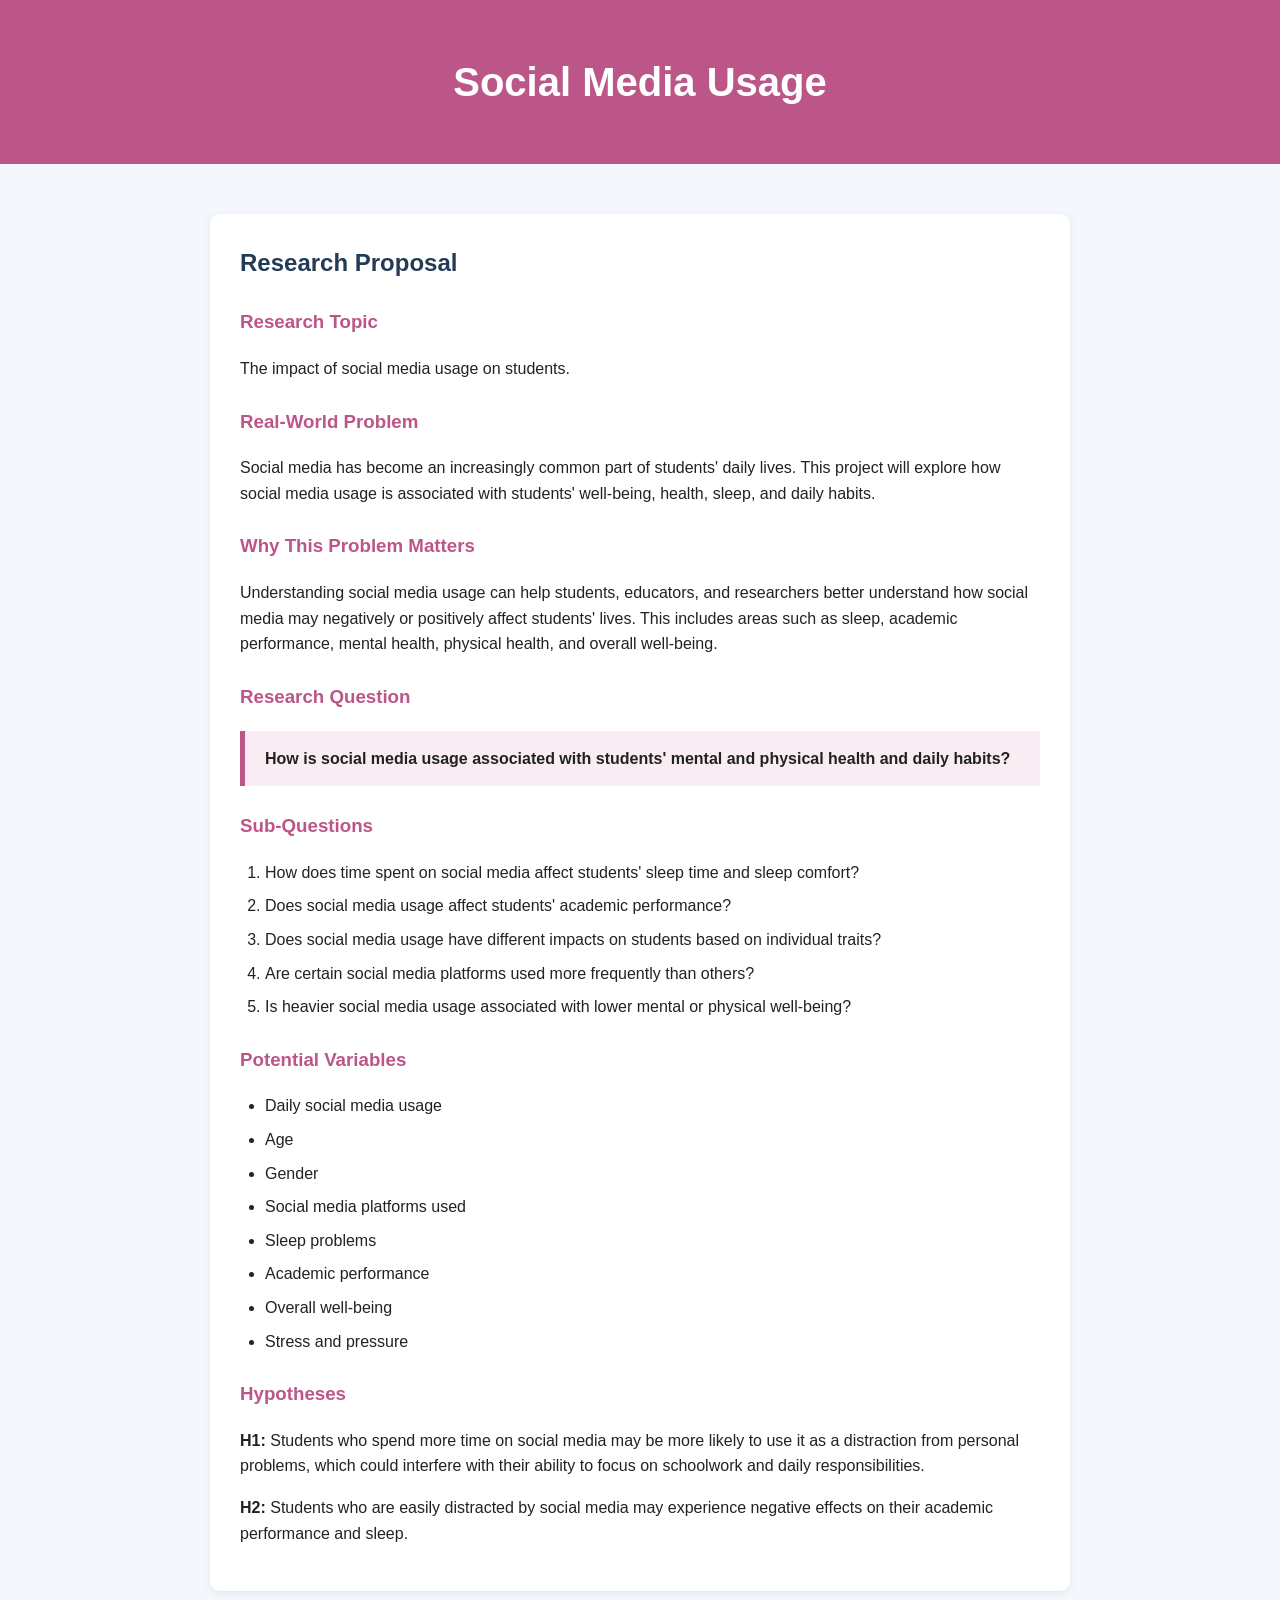
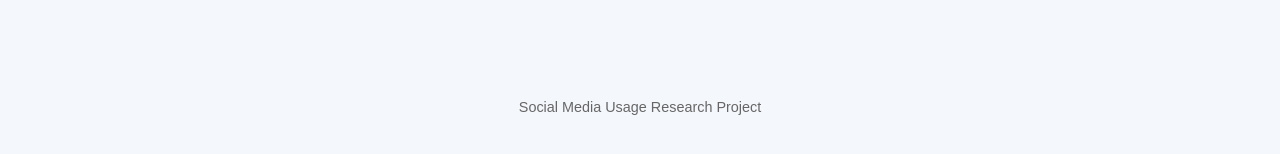
==== index.html @ 8d028ee3 "Initial social media research project" ====
<style>
    * {
        box-sizing: border-box;
    }

    body {
        font-family: Arial, sans-serif;
        background-color: #f4f7fb;
        color: #222;
        margin: 0;
        line-height: 1.6;
    }

    header {
        background-color: #bc5689;
        color: white;
        text-align: center;
        padding: 50px 20px;
    }

    header h1 {
        margin: 0;
        font-size: 2.5rem;
    }

    header p {
        margin-top: 10px;
        font-size: 1.1rem;
    }

    main {
        max-width: 900px;
        margin: 30px auto;
        padding: 20px;
    }

    section {
        background-color: white;
        padding: 30px;
        margin-bottom: 20px;
        border-radius: 10px;
        box-shadow: 0 2px 8px rgba(0, 0, 0, 0.08);
    }

    h2 {
        color: #243b55;
        margin-top: 0;
    }

    h3 {
        color: #bc5689;
        margin-top: 25px;
    }

    p {
        margin-bottom: 15px;
    }

    ol,
    ul {
        padding-left: 25px;
    }

    li {
        margin-bottom: 8px;
    }

    .research-question {
        background-color: #f9edf3;
        border-left: 5px solid #bc5689;
        padding: 15px 20px;
        margin-top: 10px;
    }

    footer {
        text-align: center;
        padding: 20px;
        color: #666;
        font-size: 0.9rem;
    }

    @media (max-width: 600px) {
        header h1 {
            font-size: 2rem;
        }

        main {
            padding: 10px;
        }

        section {
            padding: 20px;
        }
    }
</style>
</head><body>
    <header>
    <h1>Social Media Usage</h1>
    
</header>

<main>

    <section>
        <h2>Research Proposal</h2>

        <h3>Research Topic</h3>
        <p>
            The impact of social media usage on students.
        </p>

        <h3>Real-World Problem</h3>
        <p>
            Social media has become an increasingly common part of students' daily lives.
            This project will explore how social media usage is associated with students'
            well-being, health, sleep, and daily habits.
        </p>

        <h3>Why This Problem Matters</h3>
        <p>
            Understanding social media usage can help students, educators, and researchers
            better understand how social media may negatively or positively affect students'
            lives. This includes areas such as sleep, academic performance, mental health,
            physical health, and overall well-being.
        </p>

        <h3>Research Question</h3>

        <div class="research-question">
            <strong>
                How is social media usage associated with students' mental and physical
                health and daily habits?
            </strong>
        </div>

        <h3>Sub-Questions</h3>

        <ol>
            <li>How does time spent on social media affect students' sleep time and sleep comfort?</li>
            <li>Does social media usage affect students' academic performance?</li>
            <li>Does social media usage have different impacts on students based on individual traits?</li>
            <li>Are certain social media platforms used more frequently than others?</li>
            <li>Is heavier social media usage associated with lower mental or physical well-being?</li>
        </ol>

        <h3>Potential Variables</h3>

        <ul>
            <li>Daily social media usage</li>
            <li>Age</li>
            <li>Gender</li>
            <li>Social media platforms used</li>
            <li>Sleep problems</li>
            <li>Academic performance</li>
            <li>Overall well-being</li>
            <li>Stress and pressure</li>
        </ul>

        <h3>Hypotheses</h3>

        <p>
            <strong>H1:</strong> Students who spend more time on social media may be more
            likely to use it as a distraction from personal problems, which could interfere
            with their ability to focus on schoolwork and daily responsibilities.
        </p>

        <p>
            <strong>H2:</strong> Students who are easily distracted by social media may
            experience negative effects on their academic performance and sleep.
        </p>

    </section>

</main>

<footer>
    <p>Social Media Usage Research Project</p>
</footer>

</body> </html>
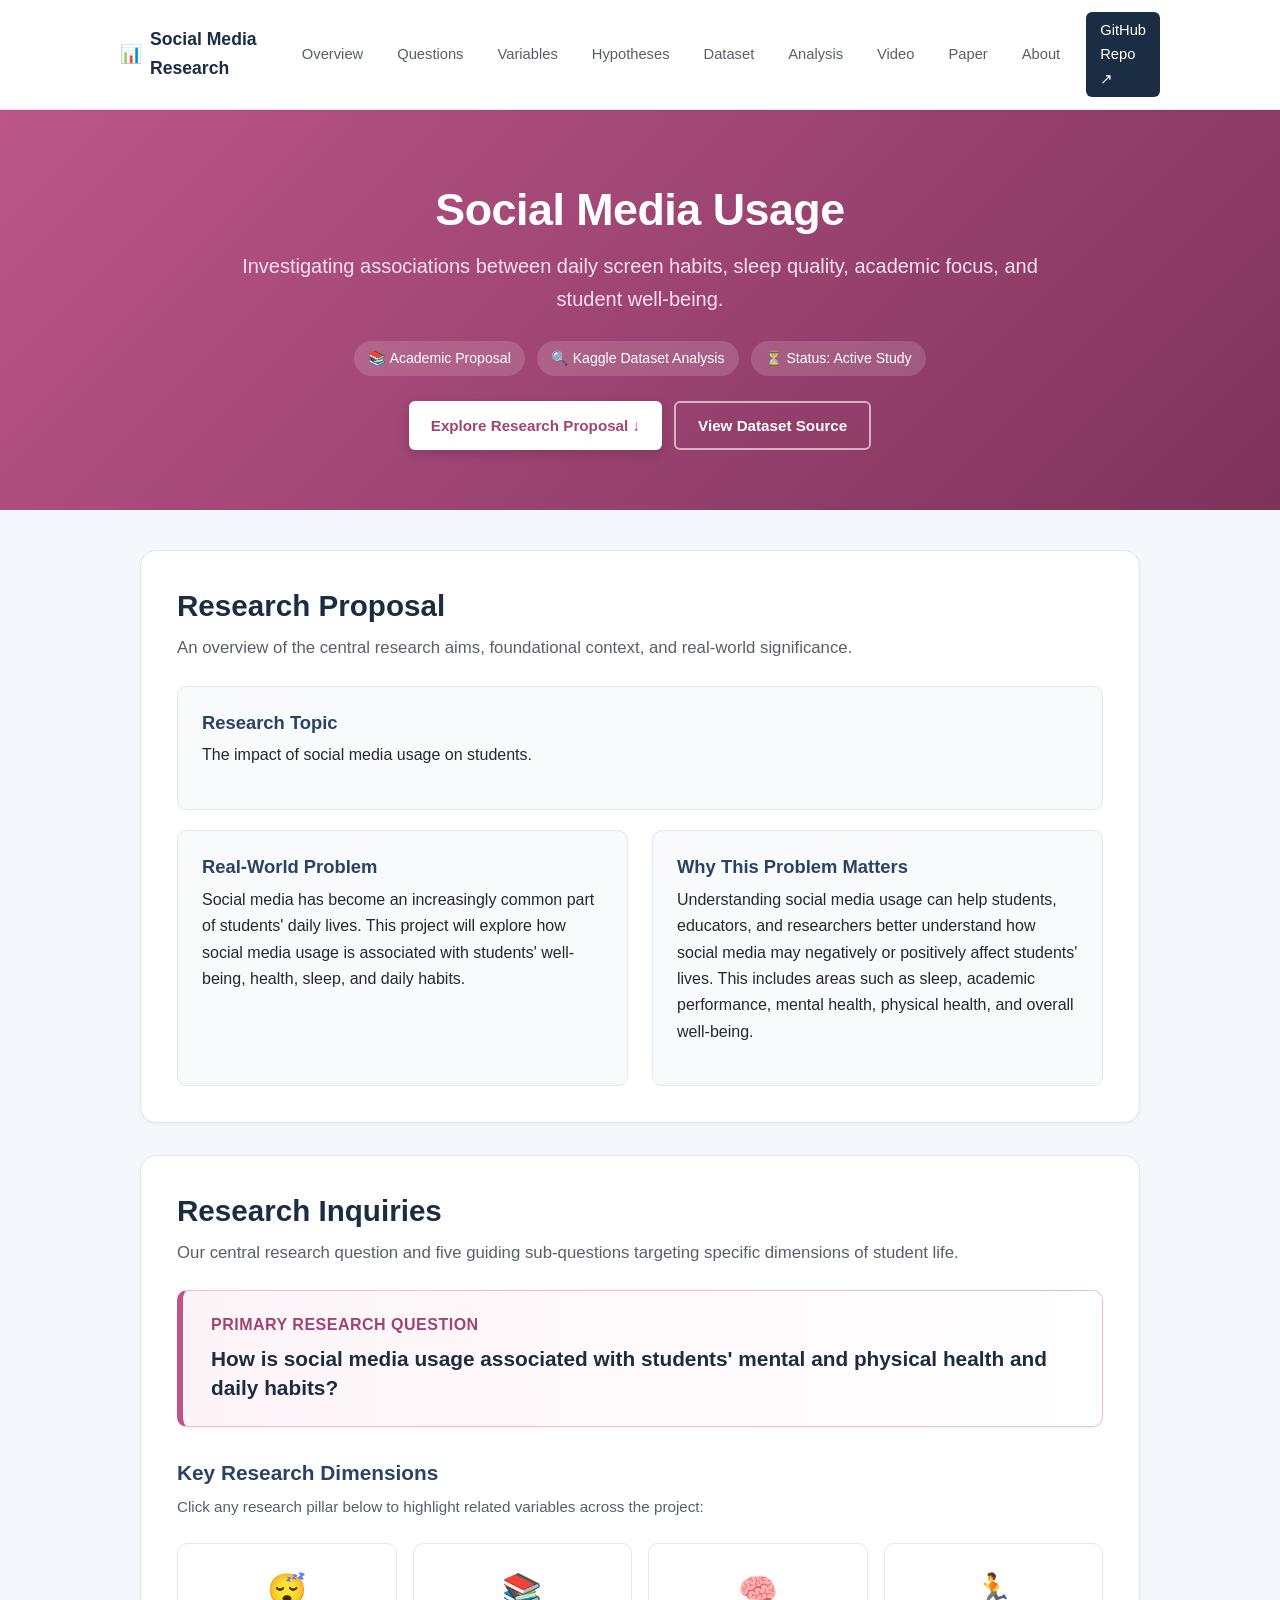
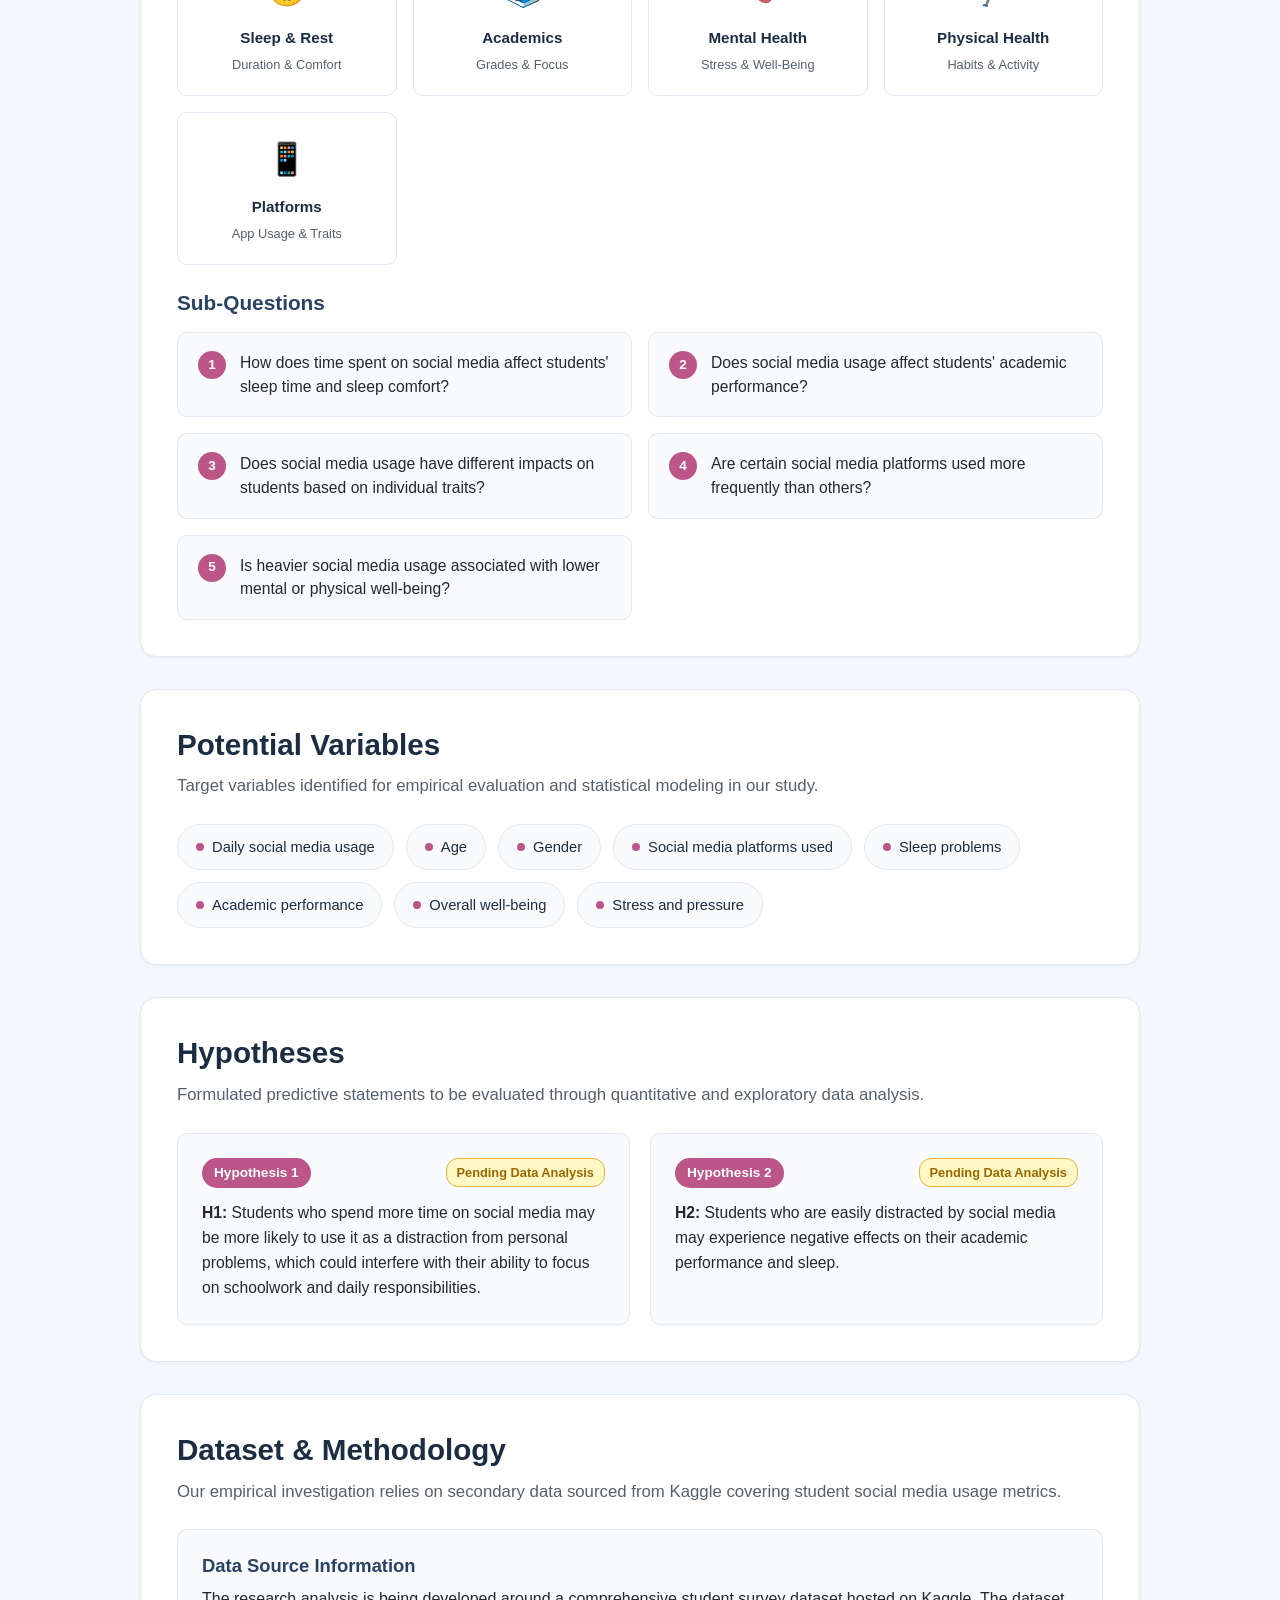
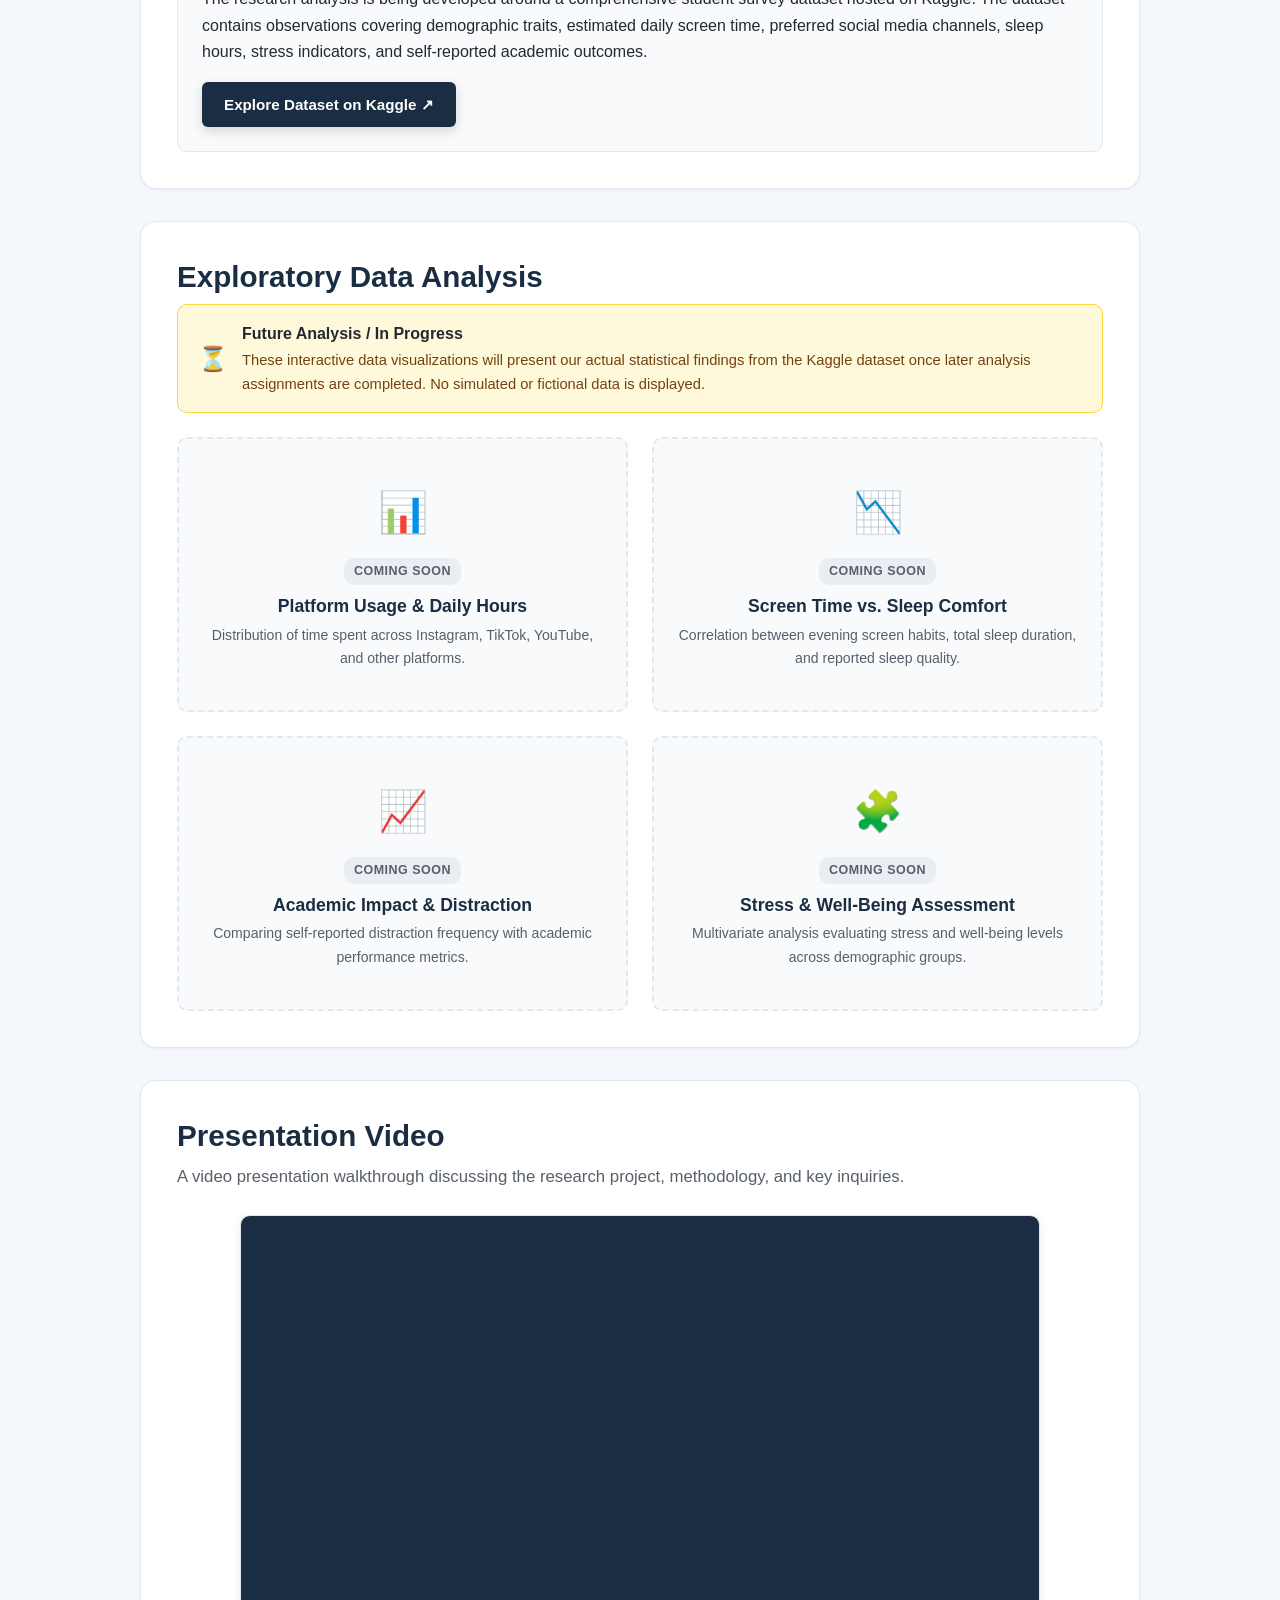
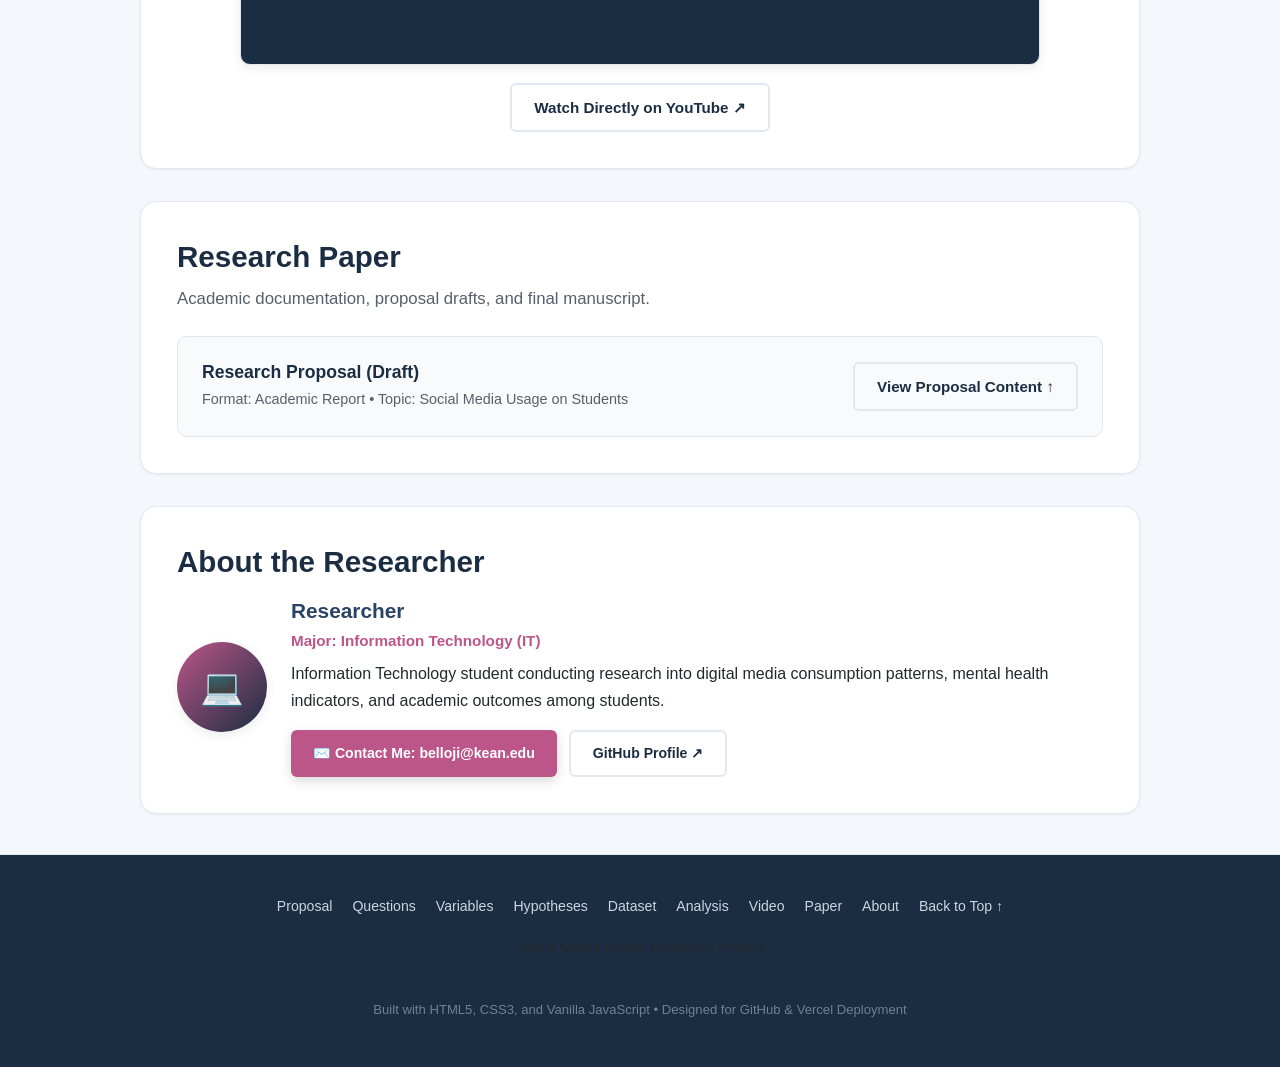
==== commit 39809aa8: "Update research website design" ====
--- a/index.html
+++ b/index.html
@@ -1,182 +1,445 @@
-<style>
-    * {
-        box-sizing: border-box;
-    }
-
-    body {
-        font-family: Arial, sans-serif;
-        background-color: #f4f7fb;
-        color: #222;
-        margin: 0;
-        line-height: 1.6;
-    }
-
-    header {
-        background-color: #bc5689;
-        color: white;
-        text-align: center;
-        padding: 50px 20px;
-    }
-
-    header h1 {
-        margin: 0;
-        font-size: 2.5rem;
-    }
-
-    header p {
-        margin-top: 10px;
-        font-size: 1.1rem;
-    }
-
-    main {
-        max-width: 900px;
-        margin: 30px auto;
-        padding: 20px;
-    }
-
-    section {
-        background-color: white;
-        padding: 30px;
-        margin-bottom: 20px;
-        border-radius: 10px;
-        box-shadow: 0 2px 8px rgba(0, 0, 0, 0.08);
-    }
-
-    h2 {
-        color: #243b55;
-        margin-top: 0;
-    }
-
-    h3 {
-        color: #bc5689;
-        margin-top: 25px;
-    }
-
-    p {
-        margin-bottom: 15px;
-    }
-
-    ol,
-    ul {
-        padding-left: 25px;
-    }
-
-    li {
-        margin-bottom: 8px;
-    }
-
-    .research-question {
-        background-color: #f9edf3;
-        border-left: 5px solid #bc5689;
-        padding: 15px 20px;
-        margin-top: 10px;
-    }
-
-    footer {
-        text-align: center;
-        padding: 20px;
-        color: #666;
-        font-size: 0.9rem;
-    }
-
-    @media (max-width: 600px) {
-        header h1 {
-            font-size: 2rem;
-        }
-
-        main {
-            padding: 10px;
-        }
-
-        section {
-            padding: 20px;
-        }
-    }
-</style>
-</head><body>
+<!DOCTYPE html>
+<html lang="en">
+<head>
+    <meta charset="UTF-8">
+    <meta name="viewport" content="width=device-width, initial-scale=1.0">
+    <title>Social Media Usage | Academic Research Project</title>
+    <meta name="description" content="A research project investigating how social media usage associates with students' mental health, physical health, sleep, academic performance, and daily habits.">
+    
+    <!-- Modular External Stylesheet -->
+    <link rel="stylesheet" href="css/style.css">
+</head>
+<body>
+
+    <!-- ====================================================================
+         1. STICKY TOP NAVIGATION BAR
+         ==================================================================== -->
     <header>
-    <h1>Social Media Usage</h1>
-    
-</header>
-
-<main>
-
-    <section>
-        <h2>Research Proposal</h2>
-
-        <h3>Research Topic</h3>
-        <p>
-            The impact of social media usage on students.
-        </p>
-
-        <h3>Real-World Problem</h3>
-        <p>
-            Social media has become an increasingly common part of students' daily lives.
-            This project will explore how social media usage is associated with students'
-            well-being, health, sleep, and daily habits.
-        </p>
-
-        <h3>Why This Problem Matters</h3>
-        <p>
-            Understanding social media usage can help students, educators, and researchers
-            better understand how social media may negatively or positively affect students'
-            lives. This includes areas such as sleep, academic performance, mental health,
-            physical health, and overall well-being.
-        </p>
-
-        <h3>Research Question</h3>
-
-        <div class="research-question">
-            <strong>
-                How is social media usage associated with students' mental and physical
-                health and daily habits?
-            </strong>
+        <nav class="navbar" aria-label="Main Navigation">
+            <div class="nav-container">
+                <a href="#home" class="nav-brand">
+                    <span>📊</span> Social Media Research
+                </a>
+
+                <button class="menu-toggle" aria-label="Toggle navigation menu" aria-expanded="false">
+                    ☰
+                </button>
+
+                <ul class="nav-links">
+                    <li><a href="#overview" class="active">Overview</a></li>
+                    <li><a href="#questions">Questions</a></li>
+                    <li><a href="#variables">Variables</a></li>
+                    <li><a href="#hypotheses">Hypotheses</a></li>
+                    <li><a href="#dataset">Dataset</a></li>
+                    <li><a href="#analysis">Analysis</a></li>
+                    <li><a href="#video">Video</a></li>
+                    <li><a href="#paper">Paper</a></li>
+                    <li><a href="#about">About</a></li>
+                    <li>
+                        <a href="https://github.com/jime00/social-media-research" target="_blank" rel="noopener noreferrer" class="nav-cta">
+                            GitHub Repo ↗
+                        </a>
+                    </li>
+                </ul>
+            </div>
+        </nav>
+    </header>
+
+    <!-- ====================================================================
+         2. HERO / TITLE SECTION
+         ==================================================================== -->
+    <section class="hero" id="home">
+        <div class="hero-content">
+            <h1>Social Media Usage</h1>
+            <p class="hero-subtitle">
+                Investigating associations between daily screen habits, sleep quality, academic focus, and student well-being.
+            </p>
+
+            <div class="hero-badges">
+                <span class="badge">📚 Academic Proposal</span>
+                <span class="badge">🔍 Kaggle Dataset Analysis</span>
+                <span class="badge">⏳ Status: Active Study</span>
+            </div>
+
+            <div class="hero-actions">
+                <a href="#overview" class="btn btn-primary">Explore Research Proposal ↓</a>
+                <a href="#dataset" class="btn btn-outline">View Dataset Source</a>
+            </div>
         </div>
-
-        <h3>Sub-Questions</h3>
-
-        <ol>
-            <li>How does time spent on social media affect students' sleep time and sleep comfort?</li>
-            <li>Does social media usage affect students' academic performance?</li>
-            <li>Does social media usage have different impacts on students based on individual traits?</li>
-            <li>Are certain social media platforms used more frequently than others?</li>
-            <li>Is heavier social media usage associated with lower mental or physical well-being?</li>
-        </ol>
-
-        <h3>Potential Variables</h3>
-
-        <ul>
-            <li>Daily social media usage</li>
-            <li>Age</li>
-            <li>Gender</li>
-            <li>Social media platforms used</li>
-            <li>Sleep problems</li>
-            <li>Academic performance</li>
-            <li>Overall well-being</li>
-            <li>Stress and pressure</li>
-        </ul>
-
-        <h3>Hypotheses</h3>
-
-        <p>
-            <strong>H1:</strong> Students who spend more time on social media may be more
-            likely to use it as a distraction from personal problems, which could interfere
-            with their ability to focus on schoolwork and daily responsibilities.
-        </p>
-
-        <p>
-            <strong>H2:</strong> Students who are easily distracted by social media may
-            experience negative effects on their academic performance and sleep.
-        </p>
-
     </section>
 
-</main>
-
-<footer>
-    <p>Social Media Usage Research Project</p>
-</footer>
-
-</body> </html>
-
-
+    <!-- ====================================================================
+         MAIN CONTENT CONTAINER
+         ==================================================================== -->
+    <main>
+
+        <!-- ================================================================
+             3. RESEARCH PROPOSAL: PROBLEM & SIGNIFICANCE
+             ================================================================ -->
+        <section class="card" id="overview">
+            <h2>Research Proposal</h2>
+            <p class="section-intro">
+                An overview of the central research aims, foundational context, and real-world significance.
+            </p>
+
+            <div class="sub-card" style="margin-bottom: 20px;">
+                <h3>Research Topic</h3>
+                <p>
+                    The impact of social media usage on students.
+                </p>
+            </div>
+
+            <div class="split-grid">
+                <div class="sub-card">
+                    <h3>Real-World Problem</h3>
+                    <p>
+                        Social media has become an increasingly common part of students' daily lives.
+                        This project will explore how social media usage is associated with students'
+                        well-being, health, sleep, and daily habits.
+                    </p>
+                </div>
+
+                <div class="sub-card">
+                    <h3>Why This Problem Matters</h3>
+                    <p>
+                        Understanding social media usage can help students, educators, and researchers
+                        better understand how social media may negatively or positively affect students'
+                        lives. This includes areas such as sleep, academic performance, mental health,
+                        physical health, and overall well-being.
+                    </p>
+                </div>
+            </div>
+        </section>
+
+        <!-- ================================================================
+             4. CORE QUESTION & SUB-QUESTIONS
+             ================================================================ -->
+        <section class="card" id="questions">
+            <h2>Research Inquiries</h2>
+            <p class="section-intro">
+                Our central research question and five guiding sub-questions targeting specific dimensions of student life.
+            </p>
+
+            <!-- Central Research Question Callout -->
+            <div class="research-question-box">
+                <h3>Primary Research Question</h3>
+                <p class="research-question-text">
+                    How is social media usage associated with students' mental and physical
+                    health and daily habits?
+                </p>
+            </div>
+
+            <!-- Interactive Pillar Cards -->
+            <h3>Key Research Dimensions</h3>
+            <p class="section-intro" style="font-size: 0.95rem; margin-bottom: 12px;">
+                Click any research pillar below to highlight related variables across the project:
+            </p>
+            <div class="topic-cards-grid">
+                <div class="topic-card" data-topic="sleep">
+                    <span class="topic-icon">😴</span>
+                    <div class="topic-title">Sleep & Rest</div>
+                    <p>Duration & Comfort</p>
+                </div>
+                <div class="topic-card" data-topic="academics">
+                    <span class="topic-icon">📚</span>
+                    <div class="topic-title">Academics</div>
+                    <p>Grades & Focus</p>
+                </div>
+                <div class="topic-card" data-topic="mental">
+                    <span class="topic-icon">🧠</span>
+                    <div class="topic-title">Mental Health</div>
+                    <p>Stress & Well-Being</p>
+                </div>
+                <div class="topic-card" data-topic="physical">
+                    <span class="topic-icon">🏃</span>
+                    <div class="topic-title">Physical Health</div>
+                    <p>Habits & Activity</p>
+                </div>
+                <div class="topic-card" data-topic="platforms">
+                    <span class="topic-icon">📱</span>
+                    <div class="topic-title">Platforms</div>
+                    <p>App Usage & Traits</p>
+                </div>
+            </div>
+
+            <!-- 5 Sub-Questions -->
+            <h3>Sub-Questions</h3>
+            <ol class="sub-questions-list">
+                <li class="sub-question-item">
+                    <span class="sq-number">1</span>
+                    <p class="sq-text">How does time spent on social media affect students' sleep time and sleep comfort?</p>
+                </li>
+                <li class="sub-question-item">
+                    <span class="sq-number">2</span>
+                    <p class="sq-text">Does social media usage affect students' academic performance?</p>
+                </li>
+                <li class="sub-question-item">
+                    <span class="sq-number">3</span>
+                    <p class="sq-text">Does social media usage have different impacts on students based on individual traits?</p>
+                </li>
+                <li class="sub-question-item">
+                    <span class="sq-number">4</span>
+                    <p class="sq-text">Are certain social media platforms used more frequently than others?</p>
+                </li>
+                <li class="sub-question-item">
+                    <span class="sq-number">5</span>
+                    <p class="sq-text">Is heavier social media usage associated with lower mental or physical well-being?</p>
+                </li>
+            </ol>
+        </section>
+
+        <!-- ================================================================
+             5. POTENTIAL VARIABLES
+             ================================================================ -->
+        <section class="card" id="variables">
+            <h2>Potential Variables</h2>
+            <p class="section-intro">
+                Target variables identified for empirical evaluation and statistical modeling in our study.
+            </p>
+
+            <div class="variables-container">
+                <div class="variable-tag" data-topics="platforms habits">
+                    <span class="variable-dot"></span>
+                    <span>Daily social media usage</span>
+                </div>
+                <div class="variable-tag" data-topics="platforms traits">
+                    <span class="variable-dot"></span>
+                    <span>Age</span>
+                </div>
+                <div class="variable-tag" data-topics="platforms traits">
+                    <span class="variable-dot"></span>
+                    <span>Gender</span>
+                </div>
+                <div class="variable-tag" data-topics="platforms">
+                    <span class="variable-dot"></span>
+                    <span>Social media platforms used</span>
+                </div>
+                <div class="variable-tag" data-topics="sleep physical">
+                    <span class="variable-dot"></span>
+                    <span>Sleep problems</span>
+                </div>
+                <div class="variable-tag" data-topics="academics">
+                    <span class="variable-dot"></span>
+                    <span>Academic performance</span>
+                </div>
+                <div class="variable-tag" data-topics="mental physical">
+                    <span class="variable-dot"></span>
+                    <span>Overall well-being</span>
+                </div>
+                <div class="variable-tag" data-topics="mental">
+                    <span class="variable-dot"></span>
+                    <span>Stress and pressure</span>
+                </div>
+            </div>
+        </section>
+
+        <!-- ================================================================
+             6. HYPOTHESES
+             ================================================================ -->
+        <section class="card" id="hypotheses">
+            <h2>Hypotheses</h2>
+            <p class="section-intro">
+                Formulated predictive statements to be evaluated through quantitative and exploratory data analysis.
+            </p>
+
+            <div class="hypotheses-grid">
+                <div class="hypothesis-card">
+                    <div class="hypothesis-header">
+                        <span class="hypothesis-badge">Hypothesis 1</span>
+                        <span class="hypothesis-status">Pending Data Analysis</span>
+                    </div>
+                    <p>
+                        <strong>H1:</strong> Students who spend more time on social media may be more
+                        likely to use it as a distraction from personal problems, which could interfere
+                        with their ability to focus on schoolwork and daily responsibilities.
+                    </p>
+                </div>
+
+                <div class="hypothesis-card">
+                    <div class="hypothesis-header">
+                        <span class="hypothesis-badge">Hypothesis 2</span>
+                        <span class="hypothesis-status">Pending Data Analysis</span>
+                    </div>
+                    <p>
+                        <strong>H2:</strong> Students who are easily distracted by social media may
+                        experience negative effects on their academic performance and sleep.
+                    </p>
+                </div>
+            </div>
+        </section>
+
+        <!-- ================================================================
+             7. KAGGLE DATASET & METHODOLOGY
+             ================================================================ -->
+        <section class="card" id="dataset">
+            <h2>Dataset & Methodology</h2>
+            <p class="section-intro">
+                Our empirical investigation relies on secondary data sourced from Kaggle covering student social media usage metrics.
+            </p>
+
+            <div class="sub-card">
+                <h3>Data Source Information</h3>
+                <p>
+                    The research analysis is being developed around a comprehensive student survey dataset hosted on Kaggle. 
+                    The dataset contains observations covering demographic traits, estimated daily screen time, preferred social media 
+                    channels, sleep hours, stress indicators, and self-reported academic outcomes.
+                </p>
+                <div style="margin-top: 15px;">
+                    <a href="https://www.kaggle.com/datasets/mr101rror/student-social-media-academic-performance-dataset?utm_source=chatgpt.com" target="_blank" rel="noopener noreferrer" class="btn btn-primary" style="background-color: var(--navy-dark); color: white;">
+                        Explore Dataset on Kaggle ↗
+                    </a>
+                </div>
+            </div>
+        </section>
+
+        <!-- ================================================================
+             8. FUTURE ANALYSIS: KAGGLE DATASET EDA (COMING SOON)
+             ================================================================ -->
+        <section class="card" id="analysis">
+            <h2>Exploratory Data Analysis</h2>
+            
+            <!-- Clear academic transparency banner -->
+            <div class="future-banner">
+                <span class="future-banner-icon">⏳</span>
+                <div class="future-banner-text">
+                    <strong>Future Analysis / In Progress</strong>
+                    <p>
+                        These interactive data visualizations will present our actual statistical findings from the Kaggle dataset 
+                        once later analysis assignments are completed. No simulated or fictional data is displayed.
+                    </p>
+                </div>
+            </div>
+
+            <div class="future-charts-grid">
+                <div class="chart-placeholder-card">
+                    <div class="placeholder-icon">📊</div>
+                    <span class="placeholder-badge">Coming Soon</span>
+                    <h4>Platform Usage & Daily Hours</h4>
+                    <p>Distribution of time spent across Instagram, TikTok, YouTube, and other platforms.</p>
+                </div>
+
+                <div class="chart-placeholder-card">
+                    <div class="placeholder-icon">📉</div>
+                    <span class="placeholder-badge">Coming Soon</span>
+                    <h4>Screen Time vs. Sleep Comfort</h4>
+                    <p>Correlation between evening screen habits, total sleep duration, and reported sleep quality.</p>
+                </div>
+
+                <div class="chart-placeholder-card">
+                    <div class="placeholder-icon">📈</div>
+                    <span class="placeholder-badge">Coming Soon</span>
+                    <h4>Academic Impact & Distraction</h4>
+                    <p>Comparing self-reported distraction frequency with academic performance metrics.</p>
+                </div>
+
+                <div class="chart-placeholder-card">
+                    <div class="placeholder-icon">🧩</div>
+                    <span class="placeholder-badge">Coming Soon</span>
+                    <h4>Stress & Well-Being Assessment</h4>
+                    <p>Multivariate analysis evaluating stress and well-being levels across demographic groups.</p>
+                </div>
+            </div>
+        </section>
+
+        <!-- ================================================================
+             9. PRESENTATION VIDEO
+             ================================================================ -->
+        <section class="card" id="video">
+            <h2>Presentation Video</h2>
+            <p class="section-intro">
+                A video presentation walkthrough discussing the research project, methodology, and key inquiries.
+            </p>
+
+            <div class="video-responsive">
+                <iframe 
+                    src="https://www.youtube-nocookie.com/embed/Ewxe4pWOH-I" 
+                    title="Social Media Research Presentation" 
+                    allow="accelerometer; autoplay; clipboard-write; encrypted-media; gyroscope; picture-in-picture; web-share" 
+                    allowfullscreen>
+                </iframe>
+            </div>
+
+            <div style="text-align: center; margin-top: 18px;">
+                <a href="https://www.youtube.com/live/Ewxe4pWOH-I?si=BlBqDupl3bo3SRsN" target="_blank" rel="noopener noreferrer" class="btn btn-outline" style="color: var(--navy-dark); border-color: var(--border-color);">
+                    Watch Directly on YouTube ↗
+                </a>
+            </div>
+        </section>
+
+        <!-- ================================================================
+             10. RESEARCH PAPER & DRAFTS
+             ================================================================ -->
+        <section class="card" id="paper">
+            <h2>Research Paper</h2>
+            <p class="section-intro">
+                Academic documentation, proposal drafts, and final manuscript.
+            </p>
+
+            <div class="paper-card">
+                <div class="paper-info">
+                    <h4>Research Proposal (Draft)</h4>
+                    <p>Format: Academic Report • Topic: Social Media Usage on Students</p>
+                </div>
+                <div>
+                    <a href="#overview" class="btn btn-outline" style="color: var(--navy-dark); border-color: var(--border-color);">
+                        View Proposal Content ↑
+                    </a>
+                </div>
+            </div>
+        </section>
+
+        <!-- ================================================================
+             10. ABOUT THE RESEARCHER & CONTACT
+             ================================================================ -->
+        <section class="card" id="about">
+            <h2>About the Researcher</h2>
+            
+            <div class="about-card">
+                <div class="about-avatar">💻</div>
+                <div class="about-details">
+                    <h3>Researcher</h3>
+                    <div class="about-role">Major: Information Technology (IT)</div>
+                    <p>
+                        Information Technology student conducting research into digital media consumption patterns, mental health indicators, 
+                        and academic outcomes among students.
+                    </p>
+                    <div class="about-links">
+                        <a href="mailto:belloji@kean.edu" class="btn btn-primary" style="background-color: var(--primary-color); color: white;">
+                            ✉️ Contact Me: belloji@kean.edu
+                        </a>
+                        <a href="https://github.com/jime00/social-media-research" target="_blank" rel="noopener noreferrer" class="btn btn-outline" style="color: var(--navy-dark); border-color: var(--border-color);">
+                            GitHub Profile ↗
+                        </a>
+                    </div>
+                </div>
+            </div>
+        </section>
+
+    </main>
+
+    <!-- ====================================================================
+         11. FOOTER
+         ==================================================================== -->
+    <footer>
+        <div class="footer-content">
+            <div class="footer-nav">
+                <a href="#overview">Proposal</a>
+                <a href="#questions">Questions</a>
+                <a href="#variables">Variables</a>
+                <a href="#hypotheses">Hypotheses</a>
+                <a href="#dataset">Dataset</a>
+                <a href="#analysis">Analysis</a>
+                <a href="#video">Video</a>
+                <a href="#paper">Paper</a>
+                <a href="#about">About</a>
+                <a href="#home">Back to Top ↑</a>
+            </div>
+            <p>Social Media Usage Research Project</p>
+            <p class="footer-copy">Built with HTML5, CSS3, and Vanilla JavaScript • Designed for GitHub & Vercel Deployment</p>
+        </div>
+    </footer>
+
+    <!-- Vanilla JavaScript File -->
+    <script src="js/main.js"></script>
+</body>
+</html>
--- a/css/style.css
+++ b/css/style.css
@@ -0,0 +1,976 @@
+/* ==========================================================================
+   ACADEMIC RESEARCH PROJECT: SOCIAL MEDIA USAGE & STUDENT WELL-BEING
+   Author: Student Researcher
+   Description: Clean, modern, accessible stylesheet using CSS variables.
+   ========================================================================== */
+
+/* --------------------------------------------------------------------------
+   1. CSS Custom Properties (Design System Tokens)
+   -------------------------------------------------------------------------- */
+:root {
+    /* Color Palette */
+    --primary-color: #bc5689;         /* Signature plum/berry accent */
+    --primary-hover: #a24372;         /* Darker plum for interactive states */
+    --primary-light: #fbeff5;         /* Soft tinted background for callouts */
+    --primary-border: #e8bfd4;        /* Subtle border accent */
+    
+    --navy-dark: #1b2d42;             /* Deep academic navy for headers */
+    --navy-medium: #2a4365;           /* Medium navy for secondary headings */
+    --navy-light: #ebf2fa;            /* Light navy tint */
+    
+    --bg-canvas: #f4f7fb;             /* Canvas background */
+    --bg-card: #ffffff;               /* Card surface */
+    --bg-alt: #f8fafc;                /* Subtle alternate section background */
+    
+    --text-main: #24292f;             /* High-contrast body text */
+    --text-muted: #57606a;            /* Secondary muted text */
+    --text-light: #8c959f;            /* Tertiary subtle text */
+    
+    --border-color: #e2e8f0;          /* Clean structural border */
+    --border-hover: #cbd5e1;          /* Hover border */
+    
+    /* Semantic Status Colors */
+    --badge-completed-bg: #e6ffed;
+    --badge-completed-text: #1a7f37;
+    --badge-progress-bg: #fff8c5;
+    --badge-progress-text: #9a6700;
+    --badge-upcoming-bg: #f6f8fa;
+    --badge-upcoming-text: #57606a;
+
+    /* Shadows */
+    --shadow-sm: 0 1px 3px rgba(0, 0, 0, 0.05);
+    --shadow-md: 0 4px 12px rgba(0, 0, 0, 0.07);
+    --shadow-lg: 0 10px 25px rgba(0, 0, 0, 0.08);
+    --shadow-hover: 0 12px 30px rgba(188, 86, 137, 0.15);
+
+    /* Layout & Spacing */
+    --max-width: 1040px;
+    --radius-sm: 6px;
+    --radius-md: 10px;
+    --radius-lg: 16px;
+    --transition: all 0.25s ease-in-out;
+}
+
+/* --------------------------------------------------------------------------
+   2. Base & Reset
+   -------------------------------------------------------------------------- */
+* {
+    box-sizing: border-box;
+    margin: 0;
+    padding: 0;
+}
+
+html {
+    scroll-behavior: smooth;
+    font-size: 16px;
+}
+
+body {
+    font-family: -apple-system, BlinkMacSystemFont, "Segoe UI", Roboto, Helvetica, Arial, sans-serif;
+    background-color: var(--bg-canvas);
+    color: var(--text-main);
+    line-height: 1.65;
+    -webkit-font-smoothing: antialiased;
+}
+
+/* --------------------------------------------------------------------------
+   3. Typography & Links
+   -------------------------------------------------------------------------- */
+h1, h2, h3, h4 {
+    color: var(--navy-dark);
+    font-weight: 700;
+    line-height: 1.3;
+}
+
+h2 {
+    font-size: 1.85rem;
+    margin-bottom: 0.5rem;
+    display: flex;
+    align-items: center;
+    gap: 10px;
+}
+
+h3 {
+    font-size: 1.3rem;
+    color: var(--navy-medium);
+    margin-top: 1.5rem;
+    margin-bottom: 0.5rem;
+}
+
+p {
+    margin-bottom: 1rem;
+    color: var(--text-main);
+}
+
+a {
+    color: var(--primary-color);
+    text-decoration: none;
+    transition: var(--transition);
+}
+
+a:hover {
+    color: var(--primary-hover);
+}
+
+/* --------------------------------------------------------------------------
+   4. Sticky Navigation Bar
+   -------------------------------------------------------------------------- */
+.navbar {
+    position: sticky;
+    top: 0;
+    z-index: 1000;
+    background-color: rgba(255, 255, 255, 0.96);
+    backdrop-filter: blur(8px);
+    border-bottom: 1px solid var(--border-color);
+    padding: 12px 20px;
+    box-shadow: var(--shadow-sm);
+}
+
+.nav-container {
+    max-width: var(--max-width);
+    margin: 0 auto;
+    display: flex;
+    align-items: center;
+    justify-content: space-between;
+}
+
+.nav-brand {
+    display: flex;
+    align-items: center;
+    gap: 8px;
+    font-weight: 700;
+    font-size: 1.1rem;
+    color: var(--navy-dark);
+}
+
+.nav-brand span {
+    color: var(--primary-color);
+}
+
+.nav-links {
+    display: flex;
+    align-items: center;
+    list-style: none;
+    gap: 18px;
+}
+
+.nav-links a {
+    font-size: 0.92rem;
+    font-weight: 500;
+    color: var(--text-muted);
+    padding: 6px 8px;
+    border-radius: var(--radius-sm);
+}
+
+.nav-links a:hover,
+.nav-links a.active {
+    color: var(--primary-color);
+    background-color: var(--primary-light);
+}
+
+.nav-cta {
+    background-color: var(--navy-dark) !important;
+    color: white !important;
+    padding: 6px 14px !important;
+    border-radius: var(--radius-sm);
+    display: inline-flex;
+    align-items: center;
+    gap: 6px;
+}
+
+.nav-cta:hover {
+    background-color: var(--primary-color) !important;
+}
+
+.menu-toggle {
+    display: none;
+    background: none;
+    border: none;
+    font-size: 1.5rem;
+    color: var(--navy-dark);
+    cursor: pointer;
+}
+
+/* --------------------------------------------------------------------------
+   5. Hero Section
+   -------------------------------------------------------------------------- */
+.hero {
+    background: linear-gradient(135deg, #bc5689 0%, #7e335b 100%);
+    color: white;
+    text-align: center;
+    padding: 70px 20px 60px;
+    position: relative;
+}
+
+.hero-content {
+    max-width: 800px;
+    margin: 0 auto;
+}
+
+.hero-tag {
+    display: inline-block;
+    background: rgba(255, 255, 255, 0.2);
+    border: 1px solid rgba(255, 255, 255, 0.3);
+    padding: 4px 14px;
+    border-radius: 50px;
+    font-size: 0.85rem;
+    font-weight: 600;
+    letter-spacing: 0.5px;
+    text-transform: uppercase;
+    margin-bottom: 16px;
+}
+
+.hero h1 {
+    color: white;
+    font-size: 2.8rem;
+    margin-bottom: 12px;
+    letter-spacing: -0.5px;
+}
+
+.hero-subtitle {
+    font-size: 1.25rem;
+    opacity: 0.95;
+    margin-bottom: 25px;
+    font-weight: 300;
+    color: #fce8f3;
+}
+
+.hero-badges {
+    display: flex;
+    justify-content: center;
+    flex-wrap: wrap;
+    gap: 12px;
+    margin-bottom: 25px;
+}
+
+.badge {
+    display: inline-flex;
+    align-items: center;
+    gap: 6px;
+    background: rgba(255, 255, 255, 0.15);
+    padding: 6px 14px;
+    border-radius: 20px;
+    font-size: 0.88rem;
+    font-weight: 500;
+}
+
+.hero-actions {
+    display: flex;
+    justify-content: center;
+    gap: 12px;
+    flex-wrap: wrap;
+}
+
+.btn {
+    display: inline-flex;
+    align-items: center;
+    gap: 8px;
+    padding: 10px 22px;
+    border-radius: var(--radius-sm);
+    font-weight: 600;
+    font-size: 0.95rem;
+    cursor: pointer;
+    border: none;
+    transition: var(--transition);
+}
+
+.btn-primary {
+    background-color: white;
+    color: var(--primary-hover);
+    box-shadow: 0 4px 12px rgba(0, 0, 0, 0.15);
+}
+
+.btn-primary:hover {
+    background-color: #fdf2f7;
+    color: var(--primary-color);
+    transform: translateY(-2px);
+}
+
+.btn-outline {
+    background-color: transparent;
+    color: white;
+    border: 2px solid rgba(255, 255, 255, 0.6);
+}
+
+.btn-outline:hover {
+    background-color: rgba(255, 255, 255, 0.15);
+    border-color: white;
+    color: white;
+    transform: translateY(-2px);
+}
+
+/* --------------------------------------------------------------------------
+   6. Main Content & Cards
+   -------------------------------------------------------------------------- */
+main {
+    max-width: var(--max-width);
+    margin: 40px auto;
+    padding: 0 20px;
+}
+
+.card {
+    background-color: var(--bg-card);
+    border: 1px solid var(--border-color);
+    border-radius: var(--radius-lg);
+    padding: 36px;
+    margin-bottom: 32px;
+    box-shadow: var(--shadow-sm);
+    transition: var(--transition);
+}
+
+.card:hover {
+    box-shadow: var(--shadow-md);
+}
+
+.section-intro {
+    font-size: 1.05rem;
+    color: var(--text-muted);
+    margin-bottom: 24px;
+}
+
+/* Two-column layout for problem & importance */
+.split-grid {
+    display: grid;
+    grid-template-columns: 1fr 1fr;
+    gap: 24px;
+    margin-top: 15px;
+}
+
+.sub-card {
+    background-color: var(--bg-alt);
+    border: 1px solid var(--border-color);
+    border-radius: var(--radius-md);
+    padding: 24px;
+}
+
+.sub-card h3 {
+    margin-top: 0;
+    font-size: 1.15rem;
+    display: flex;
+    align-items: center;
+    gap: 8px;
+}
+
+/* --------------------------------------------------------------------------
+   7. Core Research Question Callout
+   -------------------------------------------------------------------------- */
+.research-question-box {
+    background: linear-gradient(to right, #fdf4f8, #ffffff);
+    border: 1px solid var(--primary-border);
+    border-left: 6px solid var(--primary-color);
+    border-radius: var(--radius-md);
+    padding: 24px 28px;
+    margin: 24px 0 32px;
+    box-shadow: var(--shadow-sm);
+}
+
+.research-question-box h3 {
+    color: var(--primary-hover);
+    margin-top: 0;
+    margin-bottom: 8px;
+    font-size: 1rem;
+    text-transform: uppercase;
+    letter-spacing: 0.5px;
+}
+
+.research-question-text {
+    font-size: 1.3rem;
+    font-weight: 700;
+    color: var(--navy-dark);
+    line-height: 1.4;
+    margin-bottom: 0;
+}
+
+/* --------------------------------------------------------------------------
+   8. Sub-Questions Grid
+   -------------------------------------------------------------------------- */
+.sub-questions-list {
+    list-style: none;
+    display: grid;
+    grid-template-columns: repeat(auto-fit, minmax(300px, 1fr));
+    gap: 16px;
+    margin-top: 16px;
+}
+
+.sub-question-item {
+    background-color: var(--bg-alt);
+    border: 1px solid var(--border-color);
+    border-radius: var(--radius-md);
+    padding: 18px 20px;
+    display: flex;
+    gap: 14px;
+    align-items: flex-start;
+    transition: var(--transition);
+}
+
+.sub-question-item:hover {
+    border-color: var(--primary-border);
+    background-color: #fffafc;
+    transform: translateY(-2px);
+}
+
+.sq-number {
+    background-color: var(--primary-color);
+    color: white;
+    font-weight: 700;
+    font-size: 0.85rem;
+    width: 28px;
+    height: 28px;
+    border-radius: 50%;
+    display: flex;
+    align-items: center;
+    justify-content: center;
+    flex-shrink: 0;
+}
+
+.sq-text {
+    font-size: 0.98rem;
+    color: var(--text-main);
+    line-height: 1.5;
+    margin-bottom: 0;
+}
+
+/* --------------------------------------------------------------------------
+   9. Interactive Topic Cards (5 Research Pillars)
+   -------------------------------------------------------------------------- */
+.topic-cards-grid {
+    display: grid;
+    grid-template-columns: repeat(auto-fit, minmax(180px, 1fr));
+    gap: 16px;
+    margin: 24px 0 10px;
+}
+
+.topic-card {
+    background-color: var(--bg-card);
+    border: 1px solid var(--border-color);
+    border-radius: var(--radius-md);
+    padding: 20px 16px;
+    text-align: center;
+    cursor: pointer;
+    transition: var(--transition);
+}
+
+.topic-card:hover,
+.topic-card.active {
+    border-color: var(--primary-color);
+    background-color: var(--primary-light);
+    transform: translateY(-4px);
+    box-shadow: var(--shadow-hover);
+}
+
+.topic-icon {
+    font-size: 2rem;
+    margin-bottom: 8px;
+    display: block;
+}
+
+.topic-title {
+    font-size: 0.95rem;
+    font-weight: 700;
+    color: var(--navy-dark);
+}
+
+.topic-card p {
+    font-size: 0.8rem;
+    color: var(--text-muted);
+    margin-top: 4px;
+    margin-bottom: 0;
+}
+
+/* --------------------------------------------------------------------------
+   10. Potential Variables Matrix
+   -------------------------------------------------------------------------- */
+.variables-container {
+    display: flex;
+    flex-wrap: wrap;
+    gap: 12px;
+    margin-top: 16px;
+}
+
+.variable-tag {
+    background-color: var(--bg-alt);
+    border: 1px solid var(--border-color);
+    color: var(--navy-dark);
+    padding: 10px 18px;
+    border-radius: 50px;
+    font-size: 0.92rem;
+    font-weight: 500;
+    display: inline-flex;
+    align-items: center;
+    gap: 8px;
+    transition: var(--transition);
+}
+
+.variable-tag:hover {
+    border-color: var(--primary-color);
+    background-color: var(--primary-light);
+    color: var(--primary-hover);
+    transform: translateY(-2px);
+}
+
+.variable-dot {
+    width: 8px;
+    height: 8px;
+    border-radius: 50%;
+    background-color: var(--primary-color);
+}
+
+/* --------------------------------------------------------------------------
+   11. Hypotheses Cards
+   -------------------------------------------------------------------------- */
+.hypotheses-grid {
+    display: grid;
+    grid-template-columns: 1fr 1fr;
+    gap: 20px;
+    margin-top: 16px;
+}
+
+.hypothesis-card {
+    background-color: var(--bg-alt);
+    border: 1px solid var(--border-color);
+    border-radius: var(--radius-md);
+    padding: 24px;
+    position: relative;
+    transition: var(--transition);
+}
+
+.hypothesis-card:hover {
+    border-color: var(--primary-border);
+    box-shadow: var(--shadow-md);
+}
+
+.hypothesis-header {
+    display: flex;
+    justify-content: space-between;
+    align-items: center;
+    margin-bottom: 12px;
+}
+
+.hypothesis-badge {
+    background-color: var(--primary-color);
+    color: white;
+    padding: 4px 12px;
+    border-radius: 20px;
+    font-weight: 700;
+    font-size: 0.85rem;
+}
+
+.hypothesis-status {
+    font-size: 0.8rem;
+    font-weight: 600;
+    color: var(--badge-progress-text);
+    background-color: var(--badge-progress-bg);
+    border: 1px solid #e3b341;
+    padding: 3px 10px;
+    border-radius: 12px;
+}
+
+.hypothesis-card p {
+    font-size: 0.98rem;
+    margin-bottom: 0;
+    color: var(--text-main);
+    line-height: 1.6;
+}
+
+/* --------------------------------------------------------------------------
+   12. Future Analysis / EDA Section (Placeholders)
+   -------------------------------------------------------------------------- */
+.future-banner {
+    background-color: #fff9db;
+    border: 1px solid #ffd43b;
+    border-radius: var(--radius-md);
+    padding: 16px 20px;
+    margin-bottom: 24px;
+    display: flex;
+    gap: 14px;
+    align-items: center;
+}
+
+.future-banner-icon {
+    font-size: 1.5rem;
+}
+
+.future-banner-text p {
+    margin: 0;
+    font-size: 0.92rem;
+    color: #744210;
+}
+
+.future-charts-grid {
+    display: grid;
+    grid-template-columns: 1fr 1fr;
+    gap: 24px;
+}
+
+.chart-placeholder-card {
+    border: 2px dashed var(--border-color);
+    border-radius: var(--radius-md);
+    padding: 40px 24px;
+    text-align: center;
+    background-color: var(--bg-alt);
+    transition: var(--transition);
+}
+
+.chart-placeholder-card:hover {
+    border-color: var(--primary-border);
+    background-color: #fffcfd;
+}
+
+.placeholder-icon {
+    font-size: 2.5rem;
+    color: var(--text-light);
+    margin-bottom: 12px;
+}
+
+.placeholder-badge {
+    display: inline-block;
+    background-color: #eaeef2;
+    color: var(--text-muted);
+    font-size: 0.78rem;
+    font-weight: 700;
+    text-transform: uppercase;
+    letter-spacing: 0.5px;
+    padding: 3px 10px;
+    border-radius: 10px;
+    margin-bottom: 10px;
+}
+
+.chart-placeholder-card h4 {
+    font-size: 1.1rem;
+    color: var(--navy-dark);
+    margin-bottom: 6px;
+}
+
+.chart-placeholder-card p {
+    font-size: 0.88rem;
+    color: var(--text-muted);
+    margin-bottom: 0;
+}
+
+/* --------------------------------------------------------------------------
+   13. Project Timeline
+   -------------------------------------------------------------------------- */
+.timeline {
+    position: relative;
+    margin-top: 24px;
+    padding-left: 20px;
+    border-left: 3px solid var(--border-color);
+}
+
+.timeline-item {
+    position: relative;
+    margin-bottom: 28px;
+    padding-left: 20px;
+}
+
+.timeline-item:last-child {
+    margin-bottom: 0;
+}
+
+.timeline-marker {
+    position: absolute;
+    left: -29px;
+    top: 2px;
+    width: 16px;
+    height: 16px;
+    border-radius: 50%;
+    background-color: var(--bg-card);
+    border: 3px solid var(--border-color);
+}
+
+.timeline-item.completed .timeline-marker {
+    border-color: var(--badge-completed-text);
+    background-color: var(--badge-completed-text);
+}
+
+.timeline-item.active .timeline-marker {
+    border-color: var(--primary-color);
+    background-color: var(--primary-color);
+    box-shadow: 0 0 0 4px var(--primary-light);
+}
+
+.timeline-header {
+    display: flex;
+    align-items: center;
+    gap: 12px;
+    margin-bottom: 4px;
+}
+
+.timeline-title {
+    font-size: 1.05rem;
+    font-weight: 700;
+    color: var(--navy-dark);
+}
+
+.timeline-status {
+    font-size: 0.75rem;
+    font-weight: 600;
+    padding: 2px 8px;
+    border-radius: 10px;
+}
+
+.timeline-status.completed {
+    background-color: var(--badge-completed-bg);
+    color: var(--badge-completed-text);
+}
+
+.timeline-status.in-progress {
+    background-color: var(--badge-progress-bg);
+    color: var(--badge-progress-text);
+}
+
+.timeline-status.upcoming {
+    background-color: var(--badge-upcoming-bg);
+    color: var(--badge-upcoming-text);
+}
+
+.timeline-desc {
+    font-size: 0.92rem;
+    color: var(--text-muted);
+    margin: 0;
+}
+
+/* --------------------------------------------------------------------------
+   14. Video & Paper Section Placeholders
+   -------------------------------------------------------------------------- */
+.video-placeholder-container {
+    background-color: var(--navy-dark);
+    border-radius: var(--radius-md);
+    aspect-ratio: 16 / 9;
+    max-width: 720px;
+    margin: 20px auto 0;
+    display: flex;
+    flex-direction: column;
+    align-items: center;
+    justify-content: center;
+    color: white;
+    text-align: center;
+    padding: 30px;
+    position: relative;
+    overflow: hidden;
+}
+
+.video-responsive {
+    position: relative;
+    width: 100%;
+    max-width: 800px;
+    margin: 20px auto 0;
+    aspect-ratio: 16 / 9;
+    border-radius: var(--radius-md);
+    overflow: hidden;
+    box-shadow: var(--shadow-md);
+    border: 1px solid var(--border-color);
+    background-color: var(--navy-dark);
+}
+
+.video-responsive iframe {
+    position: absolute;
+    top: 0;
+    left: 0;
+    width: 100%;
+    height: 100%;
+    border: 0;
+}
+
+.play-button-placeholder {
+    width: 68px;
+    height: 68px;
+    background-color: rgba(255, 255, 255, 0.2);
+    border: 2px solid white;
+    border-radius: 50%;
+    display: flex;
+    align-items: center;
+    justify-content: center;
+    font-size: 1.8rem;
+    margin-bottom: 16px;
+    cursor: pointer;
+    transition: var(--transition);
+}
+
+.play-button-placeholder:hover {
+    background-color: var(--primary-color);
+    border-color: var(--primary-color);
+    transform: scale(1.08);
+}
+
+/* --------------------------------------------------------------------------
+   15. Ethics, Accessibility & About Cards
+   -------------------------------------------------------------------------- */
+.paper-card {
+    display: flex;
+    align-items: center;
+    justify-content: space-between;
+    background-color: var(--bg-alt);
+    border: 1px solid var(--border-color);
+    border-radius: var(--radius-md);
+    padding: 24px;
+    gap: 20px;
+    margin-top: 16px;
+}
+
+.paper-info h4 {
+    font-size: 1.1rem;
+    margin-bottom: 4px;
+}
+
+.paper-info p {
+    font-size: 0.9rem;
+    color: var(--text-muted);
+    margin: 0;
+}
+
+.about-card {
+    display: flex;
+    gap: 24px;
+    align-items: center;
+    margin-top: 16px;
+}
+
+.about-avatar {
+    width: 90px;
+    height: 90px;
+    border-radius: 50%;
+    background: linear-gradient(135deg, var(--primary-color), var(--navy-dark));
+    color: white;
+    display: flex;
+    align-items: center;
+    justify-content: center;
+    font-size: 2.2rem;
+    font-weight: 700;
+    flex-shrink: 0;
+    box-shadow: var(--shadow-md);
+}
+
+.about-details h3 {
+    margin-top: 0;
+    margin-bottom: 4px;
+}
+
+.about-role {
+    color: var(--primary-color);
+    font-weight: 600;
+    font-size: 0.95rem;
+    margin-bottom: 8px;
+}
+
+.about-links {
+    display: flex;
+    gap: 12px;
+    margin-top: 10px;
+}
+
+.about-links a {
+    display: inline-flex;
+    align-items: center;
+    gap: 6px;
+    font-size: 0.88rem;
+    font-weight: 600;
+    color: var(--navy-medium);
+}
+
+.about-links a:hover {
+    color: var(--primary-color);
+}
+
+/* --------------------------------------------------------------------------
+   16. Footer
+   -------------------------------------------------------------------------- */
+footer {
+    background-color: var(--navy-dark);
+    color: #a0aec0;
+    padding: 40px 20px 30px;
+    text-align: center;
+    font-size: 0.92rem;
+    border-top: 1px solid var(--border-color);
+}
+
+.footer-content {
+    max-width: var(--max-width);
+    margin: 0 auto;
+    display: flex;
+    flex-direction: column;
+    align-items: center;
+    gap: 16px;
+}
+
+.footer-nav {
+    display: flex;
+    flex-wrap: wrap;
+    justify-content: center;
+    gap: 20px;
+}
+
+.footer-nav a {
+    color: #cbd5e1;
+    font-size: 0.88rem;
+}
+
+.footer-nav a:hover {
+    color: white;
+}
+
+.footer-copy {
+    color: #718096;
+    font-size: 0.82rem;
+    margin-top: 8px;
+}
+
+/* --------------------------------------------------------------------------
+   17. Responsive Media Queries
+   -------------------------------------------------------------------------- */
+@media (max-width: 860px) {
+    .split-grid,
+    .hypotheses-grid,
+    .future-charts-grid {
+        grid-template-columns: 1fr;
+    }
+
+    .paper-card {
+        flex-direction: column;
+        align-items: flex-start;
+    }
+
+    .hero h1 {
+        font-size: 2.2rem;
+    }
+}
+
+@media (max-width: 680px) {
+    .nav-links {
+        display: none; /* Can be toggled with mobile menu */
+        position: absolute;
+        top: 100%;
+        left: 0;
+        right: 0;
+        background-color: white;
+        flex-direction: column;
+        padding: 20px;
+        box-shadow: var(--shadow-md);
+        border-bottom: 1px solid var(--border-color);
+    }
+
+    .nav-links.show {
+        display: flex;
+    }
+
+    .menu-toggle {
+        display: block;
+    }
+
+    .card {
+        padding: 24px 18px;
+    }
+
+    .about-card {
+        flex-direction: column;
+        text-align: center;
+    }
+
+    .about-avatar {
+        margin: 0 auto;
+    }
+
+    .about-links {
+        justify-content: center;
+    }
+}
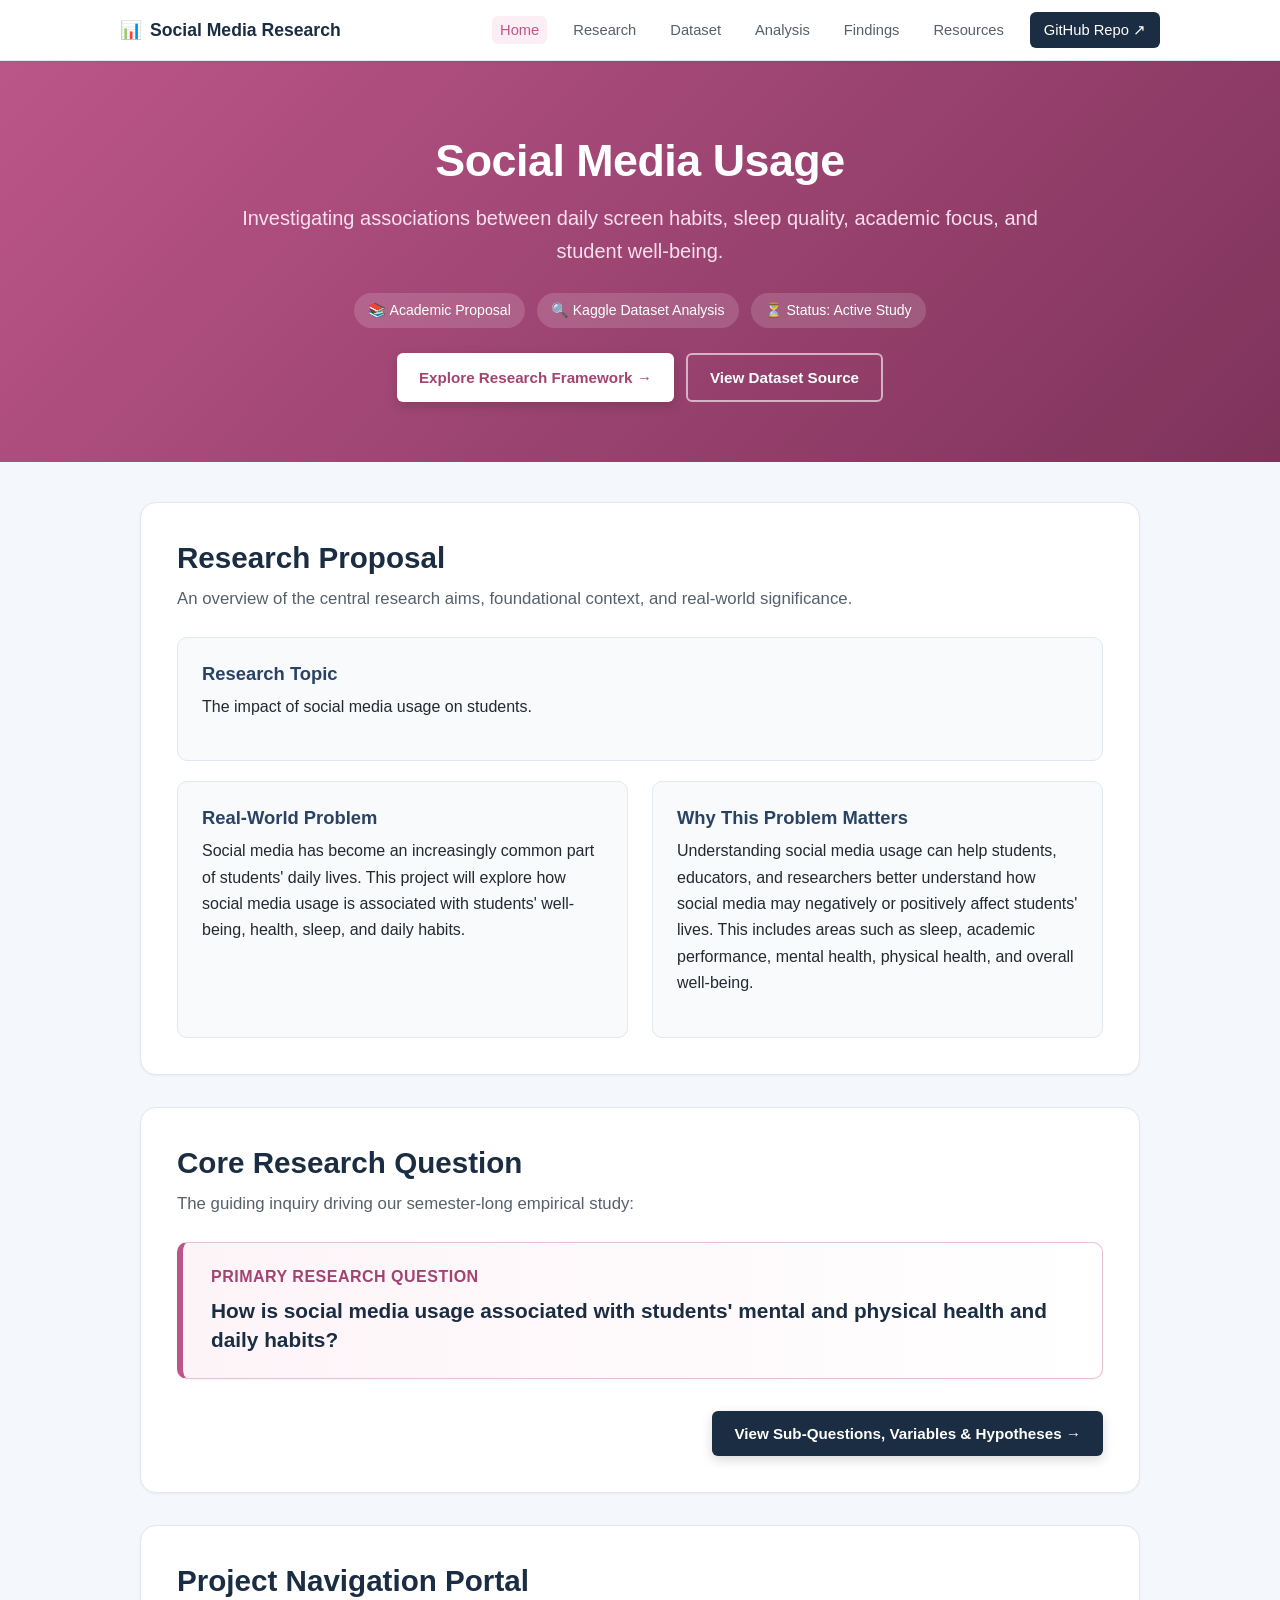
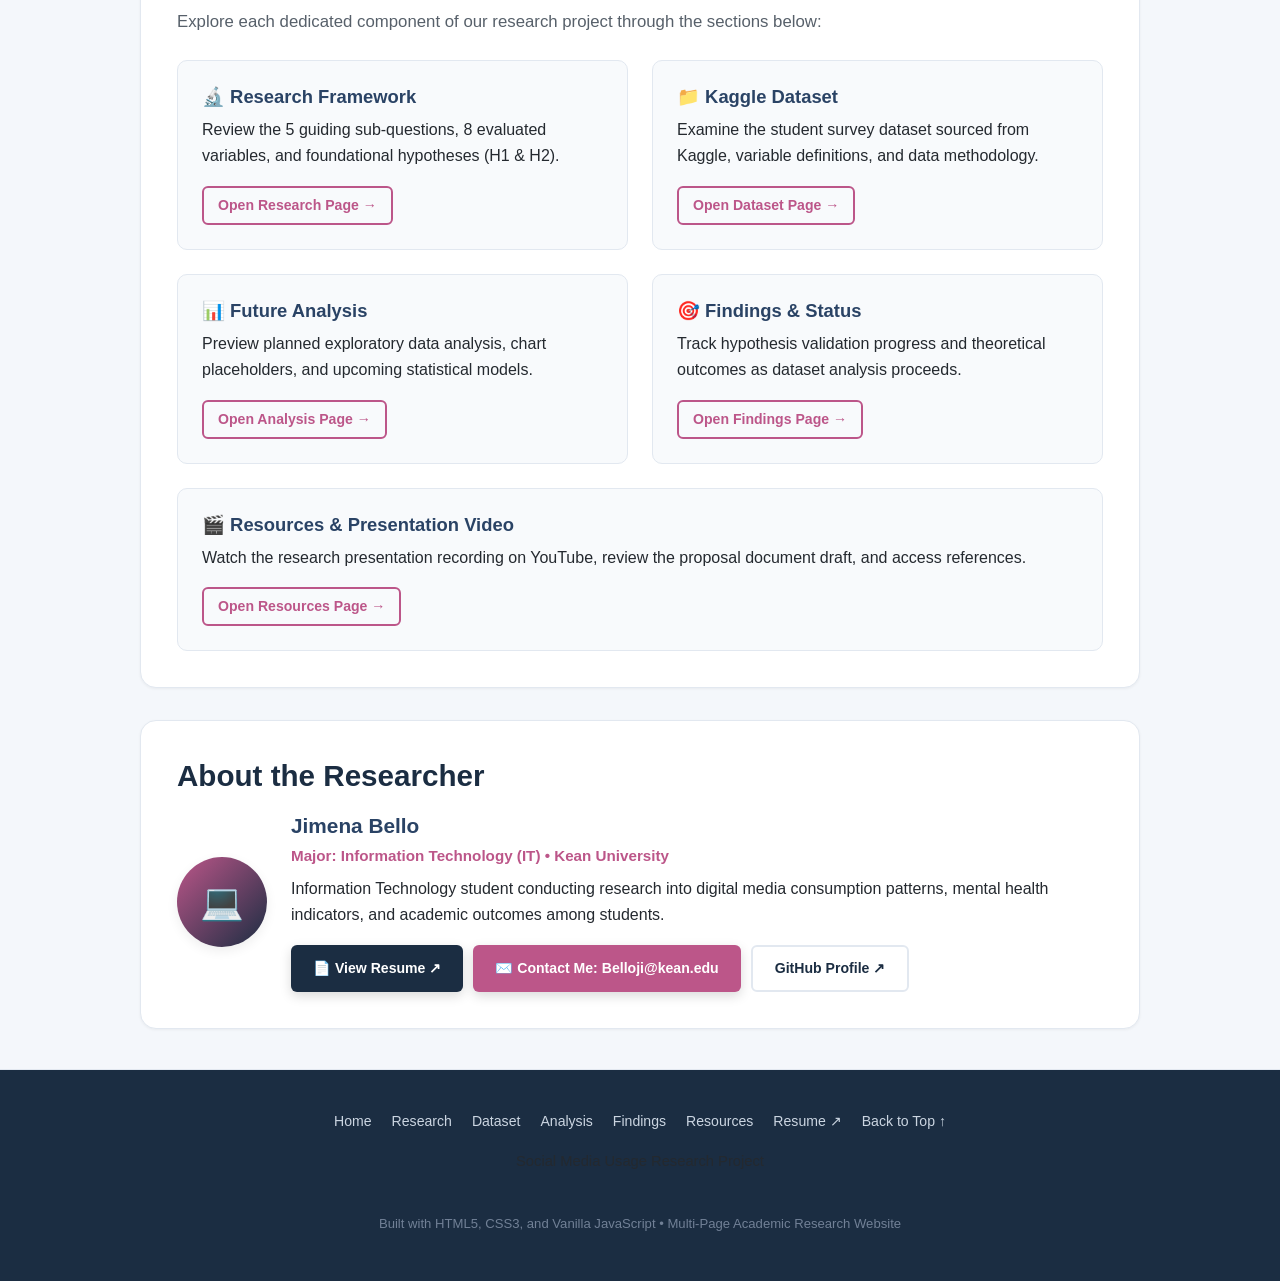
==== commit cd840f5a: "Update website" ====
--- a/index.html
+++ b/index.html
@@ -3,21 +3,21 @@
 <head>
     <meta charset="UTF-8">
     <meta name="viewport" content="width=device-width, initial-scale=1.0">
-    <title>Social Media Usage | Academic Research Project</title>
+    <title>Home | Social Media Usage Research Project</title>
     <meta name="description" content="A research project investigating how social media usage associates with students' mental health, physical health, sleep, academic performance, and daily habits.">
     
     <!-- Modular External Stylesheet -->
     <link rel="stylesheet" href="css/style.css">
 </head>
-<body>
-
-    <!-- ====================================================================
-         1. STICKY TOP NAVIGATION BAR
+<body id="top">
+
+    <!-- ====================================================================
+         1. STICKY TOP NAVIGATION BAR (MULTI-PAGE)
          ==================================================================== -->
     <header>
         <nav class="navbar" aria-label="Main Navigation">
             <div class="nav-container">
-                <a href="#home" class="nav-brand">
+                <a href="index.html" class="nav-brand">
                     <span>📊</span> Social Media Research
                 </a>
 
@@ -26,15 +26,12 @@
                 </button>
 
                 <ul class="nav-links">
-                    <li><a href="#overview" class="active">Overview</a></li>
-                    <li><a href="#questions">Questions</a></li>
-                    <li><a href="#variables">Variables</a></li>
-                    <li><a href="#hypotheses">Hypotheses</a></li>
-                    <li><a href="#dataset">Dataset</a></li>
-                    <li><a href="#analysis">Analysis</a></li>
-                    <li><a href="#video">Video</a></li>
-                    <li><a href="#paper">Paper</a></li>
-                    <li><a href="#about">About</a></li>
+                    <li><a href="index.html" class="active">Home</a></li>
+                    <li><a href="research.html">Research</a></li>
+                    <li><a href="dataset.html">Dataset</a></li>
+                    <li><a href="analysis.html">Analysis</a></li>
+                    <li><a href="findings.html">Findings</a></li>
+                    <li><a href="resources.html">Resources</a></li>
                     <li>
                         <a href="https://github.com/jime00/social-media-research" target="_blank" rel="noopener noreferrer" class="nav-cta">
                             GitHub Repo ↗
@@ -48,7 +45,7 @@
     <!-- ====================================================================
          2. HERO / TITLE SECTION
          ==================================================================== -->
-    <section class="hero" id="home">
+    <section class="hero">
         <div class="hero-content">
             <h1>Social Media Usage</h1>
             <p class="hero-subtitle">
@@ -62,8 +59,8 @@
             </div>
 
             <div class="hero-actions">
-                <a href="#overview" class="btn btn-primary">Explore Research Proposal ↓</a>
-                <a href="#dataset" class="btn btn-outline">View Dataset Source</a>
+                <a href="research.html" class="btn btn-primary">Explore Research Framework →</a>
+                <a href="dataset.html" class="btn btn-outline">View Dataset Source</a>
             </div>
         </div>
     </section>
@@ -76,7 +73,7 @@
         <!-- ================================================================
              3. RESEARCH PROPOSAL: PROBLEM & SIGNIFICANCE
              ================================================================ -->
-        <section class="card" id="overview">
+        <section class="card">
             <h2>Research Proposal</h2>
             <p class="section-intro">
                 An overview of the central research aims, foundational context, and real-world significance.
@@ -112,15 +109,14 @@
         </section>
 
         <!-- ================================================================
-             4. CORE QUESTION & SUB-QUESTIONS
-             ================================================================ -->
-        <section class="card" id="questions">
-            <h2>Research Inquiries</h2>
+             4. PRIMARY RESEARCH QUESTION CALLOUT
+             ================================================================ -->
+        <section class="card">
+            <h2>Core Research Question</h2>
             <p class="section-intro">
-                Our central research question and five guiding sub-questions targeting specific dimensions of student life.
-            </p>
-
-            <!-- Central Research Question Callout -->
+                The guiding inquiry driving our semester-long empirical study:
+            </p>
+
             <div class="research-question-box">
                 <h3>Primary Research Question</h3>
                 <p class="research-question-text">
@@ -129,267 +125,77 @@
                 </p>
             </div>
 
-            <!-- Interactive Pillar Cards -->
-            <h3>Key Research Dimensions</h3>
-            <p class="section-intro" style="font-size: 0.95rem; margin-bottom: 12px;">
-                Click any research pillar below to highlight related variables across the project:
-            </p>
-            <div class="topic-cards-grid">
-                <div class="topic-card" data-topic="sleep">
-                    <span class="topic-icon">😴</span>
-                    <div class="topic-title">Sleep & Rest</div>
-                    <p>Duration & Comfort</p>
-                </div>
-                <div class="topic-card" data-topic="academics">
-                    <span class="topic-icon">📚</span>
-                    <div class="topic-title">Academics</div>
-                    <p>Grades & Focus</p>
-                </div>
-                <div class="topic-card" data-topic="mental">
-                    <span class="topic-icon">🧠</span>
-                    <div class="topic-title">Mental Health</div>
-                    <p>Stress & Well-Being</p>
-                </div>
-                <div class="topic-card" data-topic="physical">
-                    <span class="topic-icon">🏃</span>
-                    <div class="topic-title">Physical Health</div>
-                    <p>Habits & Activity</p>
-                </div>
-                <div class="topic-card" data-topic="platforms">
-                    <span class="topic-icon">📱</span>
-                    <div class="topic-title">Platforms</div>
-                    <p>App Usage & Traits</p>
-                </div>
-            </div>
-
-            <!-- 5 Sub-Questions -->
-            <h3>Sub-Questions</h3>
-            <ol class="sub-questions-list">
-                <li class="sub-question-item">
-                    <span class="sq-number">1</span>
-                    <p class="sq-text">How does time spent on social media affect students' sleep time and sleep comfort?</p>
-                </li>
-                <li class="sub-question-item">
-                    <span class="sq-number">2</span>
-                    <p class="sq-text">Does social media usage affect students' academic performance?</p>
-                </li>
-                <li class="sub-question-item">
-                    <span class="sq-number">3</span>
-                    <p class="sq-text">Does social media usage have different impacts on students based on individual traits?</p>
-                </li>
-                <li class="sub-question-item">
-                    <span class="sq-number">4</span>
-                    <p class="sq-text">Are certain social media platforms used more frequently than others?</p>
-                </li>
-                <li class="sub-question-item">
-                    <span class="sq-number">5</span>
-                    <p class="sq-text">Is heavier social media usage associated with lower mental or physical well-being?</p>
-                </li>
-            </ol>
-        </section>
-
-        <!-- ================================================================
-             5. POTENTIAL VARIABLES
-             ================================================================ -->
-        <section class="card" id="variables">
-            <h2>Potential Variables</h2>
+            <div style="text-align: right; margin-top: 10px;">
+                <a href="research.html" class="btn btn-primary" style="background-color: var(--navy-dark); color: white;">
+                    View Sub-Questions, Variables & Hypotheses →
+                </a>
+            </div>
+        </section>
+
+        <!-- ================================================================
+             5. PROJECT EXPLORATION PORTAL
+             ================================================================ -->
+        <section class="card">
+            <h2>Project Navigation Portal</h2>
             <p class="section-intro">
-                Target variables identified for empirical evaluation and statistical modeling in our study.
-            </p>
-
-            <div class="variables-container">
-                <div class="variable-tag" data-topics="platforms habits">
-                    <span class="variable-dot"></span>
-                    <span>Daily social media usage</span>
-                </div>
-                <div class="variable-tag" data-topics="platforms traits">
-                    <span class="variable-dot"></span>
-                    <span>Age</span>
-                </div>
-                <div class="variable-tag" data-topics="platforms traits">
-                    <span class="variable-dot"></span>
-                    <span>Gender</span>
-                </div>
-                <div class="variable-tag" data-topics="platforms">
-                    <span class="variable-dot"></span>
-                    <span>Social media platforms used</span>
-                </div>
-                <div class="variable-tag" data-topics="sleep physical">
-                    <span class="variable-dot"></span>
-                    <span>Sleep problems</span>
-                </div>
-                <div class="variable-tag" data-topics="academics">
-                    <span class="variable-dot"></span>
-                    <span>Academic performance</span>
-                </div>
-                <div class="variable-tag" data-topics="mental physical">
-                    <span class="variable-dot"></span>
-                    <span>Overall well-being</span>
-                </div>
-                <div class="variable-tag" data-topics="mental">
-                    <span class="variable-dot"></span>
-                    <span>Stress and pressure</span>
-                </div>
-            </div>
-        </section>
-
-        <!-- ================================================================
-             6. HYPOTHESES
-             ================================================================ -->
-        <section class="card" id="hypotheses">
-            <h2>Hypotheses</h2>
-            <p class="section-intro">
-                Formulated predictive statements to be evaluated through quantitative and exploratory data analysis.
-            </p>
-
-            <div class="hypotheses-grid">
-                <div class="hypothesis-card">
-                    <div class="hypothesis-header">
-                        <span class="hypothesis-badge">Hypothesis 1</span>
-                        <span class="hypothesis-status">Pending Data Analysis</span>
-                    </div>
-                    <p>
-                        <strong>H1:</strong> Students who spend more time on social media may be more
-                        likely to use it as a distraction from personal problems, which could interfere
-                        with their ability to focus on schoolwork and daily responsibilities.
-                    </p>
-                </div>
-
-                <div class="hypothesis-card">
-                    <div class="hypothesis-header">
-                        <span class="hypothesis-badge">Hypothesis 2</span>
-                        <span class="hypothesis-status">Pending Data Analysis</span>
-                    </div>
-                    <p>
-                        <strong>H2:</strong> Students who are easily distracted by social media may
-                        experience negative effects on their academic performance and sleep.
-                    </p>
-                </div>
-            </div>
-        </section>
-
-        <!-- ================================================================
-             7. KAGGLE DATASET & METHODOLOGY
-             ================================================================ -->
-        <section class="card" id="dataset">
-            <h2>Dataset & Methodology</h2>
-            <p class="section-intro">
-                Our empirical investigation relies on secondary data sourced from Kaggle covering student social media usage metrics.
-            </p>
-
-            <div class="sub-card">
-                <h3>Data Source Information</h3>
-                <p>
-                    The research analysis is being developed around a comprehensive student survey dataset hosted on Kaggle. 
-                    The dataset contains observations covering demographic traits, estimated daily screen time, preferred social media 
-                    channels, sleep hours, stress indicators, and self-reported academic outcomes.
-                </p>
-                <div style="margin-top: 15px;">
-                    <a href="https://www.kaggle.com/datasets/mr101rror/student-social-media-academic-performance-dataset?utm_source=chatgpt.com" target="_blank" rel="noopener noreferrer" class="btn btn-primary" style="background-color: var(--navy-dark); color: white;">
-                        Explore Dataset on Kaggle ↗
-                    </a>
-                </div>
-            </div>
-        </section>
-
-        <!-- ================================================================
-             8. FUTURE ANALYSIS: KAGGLE DATASET EDA (COMING SOON)
-             ================================================================ -->
-        <section class="card" id="analysis">
-            <h2>Exploratory Data Analysis</h2>
-            
-            <!-- Clear academic transparency banner -->
-            <div class="future-banner">
-                <span class="future-banner-icon">⏳</span>
-                <div class="future-banner-text">
-                    <strong>Future Analysis / In Progress</strong>
-                    <p>
-                        These interactive data visualizations will present our actual statistical findings from the Kaggle dataset 
-                        once later analysis assignments are completed. No simulated or fictional data is displayed.
-                    </p>
-                </div>
-            </div>
-
-            <div class="future-charts-grid">
-                <div class="chart-placeholder-card">
-                    <div class="placeholder-icon">📊</div>
-                    <span class="placeholder-badge">Coming Soon</span>
-                    <h4>Platform Usage & Daily Hours</h4>
-                    <p>Distribution of time spent across Instagram, TikTok, YouTube, and other platforms.</p>
-                </div>
-
-                <div class="chart-placeholder-card">
-                    <div class="placeholder-icon">📉</div>
-                    <span class="placeholder-badge">Coming Soon</span>
-                    <h4>Screen Time vs. Sleep Comfort</h4>
-                    <p>Correlation between evening screen habits, total sleep duration, and reported sleep quality.</p>
-                </div>
-
-                <div class="chart-placeholder-card">
-                    <div class="placeholder-icon">📈</div>
-                    <span class="placeholder-badge">Coming Soon</span>
-                    <h4>Academic Impact & Distraction</h4>
-                    <p>Comparing self-reported distraction frequency with academic performance metrics.</p>
-                </div>
-
-                <div class="chart-placeholder-card">
-                    <div class="placeholder-icon">🧩</div>
-                    <span class="placeholder-badge">Coming Soon</span>
-                    <h4>Stress & Well-Being Assessment</h4>
-                    <p>Multivariate analysis evaluating stress and well-being levels across demographic groups.</p>
-                </div>
-            </div>
-        </section>
-
-        <!-- ================================================================
-             9. PRESENTATION VIDEO
-             ================================================================ -->
-        <section class="card" id="video">
-            <h2>Presentation Video</h2>
-            <p class="section-intro">
-                A video presentation walkthrough discussing the research project, methodology, and key inquiries.
-            </p>
-
-            <div class="video-responsive">
-                <iframe 
-                    src="https://www.youtube-nocookie.com/embed/Ewxe4pWOH-I" 
-                    title="Social Media Research Presentation" 
-                    allow="accelerometer; autoplay; clipboard-write; encrypted-media; gyroscope; picture-in-picture; web-share" 
-                    allowfullscreen>
-                </iframe>
-            </div>
-
-            <div style="text-align: center; margin-top: 18px;">
-                <a href="https://www.youtube.com/live/Ewxe4pWOH-I?si=BlBqDupl3bo3SRsN" target="_blank" rel="noopener noreferrer" class="btn btn-outline" style="color: var(--navy-dark); border-color: var(--border-color);">
-                    Watch Directly on YouTube ↗
-                </a>
-            </div>
-        </section>
-
-        <!-- ================================================================
-             10. RESEARCH PAPER & DRAFTS
-             ================================================================ -->
-        <section class="card" id="paper">
-            <h2>Research Paper</h2>
-            <p class="section-intro">
-                Academic documentation, proposal drafts, and final manuscript.
-            </p>
-
-            <div class="paper-card">
-                <div class="paper-info">
-                    <h4>Research Proposal (Draft)</h4>
-                    <p>Format: Academic Report • Topic: Social Media Usage on Students</p>
-                </div>
-                <div>
-                    <a href="#overview" class="btn btn-outline" style="color: var(--navy-dark); border-color: var(--border-color);">
-                        View Proposal Content ↑
-                    </a>
-                </div>
-            </div>
-        </section>
-
-        <!-- ================================================================
-             10. ABOUT THE RESEARCHER & CONTACT
+                Explore each dedicated component of our research project through the sections below:
+            </p>
+
+            <div class="split-grid">
+                <div class="sub-card">
+                    <h3>🔬 Research Framework</h3>
+                    <p>
+                        Review the 5 guiding sub-questions, 8 evaluated variables, and foundational hypotheses (H1 & H2).
+                    </p>
+                    <a href="research.html" class="btn btn-outline" style="color: var(--primary-color); border-color: var(--primary-color); padding: 6px 14px; font-size: 0.88rem;">
+                        Open Research Page →
+                    </a>
+                </div>
+
+                <div class="sub-card">
+                    <h3>📁 Kaggle Dataset</h3>
+                    <p>
+                        Examine the student survey dataset sourced from Kaggle, variable definitions, and data methodology.
+                    </p>
+                    <a href="dataset.html" class="btn btn-outline" style="color: var(--primary-color); border-color: var(--primary-color); padding: 6px 14px; font-size: 0.88rem;">
+                        Open Dataset Page →
+                    </a>
+                </div>
+
+                <div class="sub-card">
+                    <h3>📊 Future Analysis</h3>
+                    <p>
+                        Preview planned exploratory data analysis, chart placeholders, and upcoming statistical models.
+                    </p>
+                    <a href="analysis.html" class="btn btn-outline" style="color: var(--primary-color); border-color: var(--primary-color); padding: 6px 14px; font-size: 0.88rem;">
+                        Open Analysis Page →
+                    </a>
+                </div>
+
+                <div class="sub-card">
+                    <h3>🎯 Findings & Status</h3>
+                    <p>
+                        Track hypothesis validation progress and theoretical outcomes as dataset analysis proceeds.
+                    </p>
+                    <a href="findings.html" class="btn btn-outline" style="color: var(--primary-color); border-color: var(--primary-color); padding: 6px 14px; font-size: 0.88rem;">
+                        Open Findings Page →
+                    </a>
+                </div>
+
+                <div class="sub-card" style="grid-column: 1 / -1;">
+                    <h3>🎬 Resources & Presentation Video</h3>
+                    <p>
+                        Watch the research presentation recording on YouTube, review the proposal document draft, and access references.
+                    </p>
+                    <a href="resources.html" class="btn btn-outline" style="color: var(--primary-color); border-color: var(--primary-color); padding: 6px 14px; font-size: 0.88rem;">
+                        Open Resources Page →
+                    </a>
+                </div>
+            </div>
+        </section>
+
+        <!-- ================================================================
+             6. ABOUT THE RESEARCHER & CONTACT
              ================================================================ -->
         <section class="card" id="about">
             <h2>About the Researcher</h2>
@@ -397,15 +203,18 @@
             <div class="about-card">
                 <div class="about-avatar">💻</div>
                 <div class="about-details">
-                    <h3>Researcher</h3>
-                    <div class="about-role">Major: Information Technology (IT)</div>
+                    <h3>Jimena Bello</h3>
+                    <div class="about-role">Major: Information Technology (IT) • Kean University</div>
                     <p>
                         Information Technology student conducting research into digital media consumption patterns, mental health indicators, 
                         and academic outcomes among students.
                     </p>
-                    <div class="about-links">
-                        <a href="mailto:belloji@kean.edu" class="btn btn-primary" style="background-color: var(--primary-color); color: white;">
-                            ✉️ Contact Me: belloji@kean.edu
+                    <div class="about-links" style="display: flex; flex-wrap: wrap; gap: 10px;">
+                        <a href="resume.html" target="_blank" rel="noopener noreferrer" class="btn btn-primary" style="background-color: var(--navy-dark); color: white;">
+                            📄 View Resume ↗
+                        </a>
+                        <a href="mailto:Belloji@kean.edu" class="btn btn-primary" style="background-color: var(--primary-color); color: white;">
+                            ✉️ Contact Me: Belloji@kean.edu
                         </a>
                         <a href="https://github.com/jime00/social-media-research" target="_blank" rel="noopener noreferrer" class="btn btn-outline" style="color: var(--navy-dark); border-color: var(--border-color);">
                             GitHub Profile ↗
@@ -418,24 +227,22 @@
     </main>
 
     <!-- ====================================================================
-         11. FOOTER
+         7. FOOTER
          ==================================================================== -->
     <footer>
         <div class="footer-content">
             <div class="footer-nav">
-                <a href="#overview">Proposal</a>
-                <a href="#questions">Questions</a>
-                <a href="#variables">Variables</a>
-                <a href="#hypotheses">Hypotheses</a>
-                <a href="#dataset">Dataset</a>
-                <a href="#analysis">Analysis</a>
-                <a href="#video">Video</a>
-                <a href="#paper">Paper</a>
-                <a href="#about">About</a>
-                <a href="#home">Back to Top ↑</a>
+                <a href="index.html">Home</a>
+                <a href="research.html">Research</a>
+                <a href="dataset.html">Dataset</a>
+                <a href="analysis.html">Analysis</a>
+                <a href="findings.html">Findings</a>
+                <a href="resources.html">Resources</a>
+                <a href="resume.html" target="_blank" rel="noopener noreferrer">Resume ↗</a>
+                <a href="#top">Back to Top ↑</a>
             </div>
             <p>Social Media Usage Research Project</p>
-            <p class="footer-copy">Built with HTML5, CSS3, and Vanilla JavaScript • Designed for GitHub & Vercel Deployment</p>
+            <p class="footer-copy">Built with HTML5, CSS3, and Vanilla JavaScript • Multi-Page Academic Research Website</p>
         </div>
     </footer>
 
--- a/css/style.css
+++ b/css/style.css
@@ -202,6 +202,29 @@
     position: relative;
 }
 
+.page-header {
+    background: linear-gradient(135deg, #bc5689 0%, #7e335b 100%);
+    color: white;
+    text-align: center;
+    padding: 55px 20px 48px;
+    margin-bottom: 20px;
+}
+
+.page-header h1 {
+    color: white;
+    font-size: 2.3rem;
+    margin-bottom: 8px;
+    letter-spacing: -0.5px;
+}
+
+.page-header p {
+    font-size: 1.15rem;
+    color: #fce8f3;
+    max-width: 760px;
+    margin: 0 auto;
+    font-weight: 300;
+}
+
 .hero-content {
     max-width: 800px;
     margin: 0 auto;
@@ -515,9 +538,130 @@
     background-color: var(--primary-color);
 }
 
-/* --------------------------------------------------------------------------
-   11. Hypotheses Cards
-   -------------------------------------------------------------------------- */
+/* Social Media Platforms Sub-Bar */
+.variable-tag-featured {
+    width: 100%;
+    background-color: var(--bg-alt);
+    border: 1px solid var(--border-color);
+    border-radius: var(--radius-md);
+    padding: 16px 20px;
+    margin-top: 8px;
+    display: flex;
+    flex-direction: column;
+    gap: 12px;
+}
+
+.variable-tag-featured-header {
+    display: flex;
+    align-items: center;
+    gap: 8px;
+    font-weight: 600;
+    color: var(--navy-dark);
+    font-size: 0.95rem;
+}
+
+.platform-pills-row {
+    display: flex;
+    flex-wrap: wrap;
+    gap: 10px;
+}
+
+.platform-pill {
+    display: inline-flex;
+    align-items: center;
+    gap: 8px;
+    padding: 6px 14px;
+    border-radius: 20px;
+    background-color: #ffffff;
+    border: 1px solid var(--border-color);
+    font-size: 0.88rem;
+    font-weight: 600;
+    color: var(--text-main);
+    box-shadow: var(--shadow-sm);
+    transition: var(--transition);
+}
+
+.platform-pill:hover {
+    transform: translateY(-2px);
+    box-shadow: var(--shadow-md);
+}
+
+.platform-pill.instagram:hover {
+    border-color: #E1306C;
+    color: #E1306C;
+}
+
+.platform-pill.tiktok:hover {
+    border-color: #000000;
+    color: #000000;
+}
+
+.platform-pill.facebook:hover {
+    border-color: #1877F2;
+    color: #1877F2;
+}
+
+.platform-pill.twitter:hover {
+    border-color: #1DA1F2;
+    color: #1DA1F2;
+}
+
+.platform-pill.discord:hover {
+    border-color: #5865F2;
+    color: #5865F2;
+}
+
+.platform-pill.youtube:hover {
+    border-color: #FF0000;
+    color: #FF0000;
+}
+
+.platform-pill.more {
+    background-color: var(--bg-alt);
+    border-style: dashed;
+    color: var(--text-muted);
+}
+
+.platform-pill.more:hover {
+    border-color: var(--primary-color);
+    color: var(--primary-color);
+}
+
+.platform-pill svg {
+    flex-shrink: 0;
+}
+
+/* --------------------------------------------------------------------------
+   11. Hypotheses Cards & Research Image
+   -------------------------------------------------------------------------- */
+.hypothesis-image-box {
+    margin: 20px 0 26px;
+    border-radius: var(--radius-md);
+    overflow: hidden;
+    border: 1px solid var(--border-color);
+    box-shadow: var(--shadow-sm);
+    background: white;
+}
+
+.hypothesis-image-box img {
+    width: 100%;
+    height: auto;
+    max-height: 480px;
+    object-fit: cover;
+    display: block;
+}
+
+.hypothesis-image-caption {
+    padding: 12px 20px;
+    font-size: 0.88rem;
+    color: var(--text-muted);
+    background-color: var(--bg-alt);
+    border-top: 1px solid var(--border-color);
+    margin: 0;
+    font-style: italic;
+    line-height: 1.5;
+}
+
 .hypotheses-grid {
     display: grid;
     grid-template-columns: 1fr 1fr;
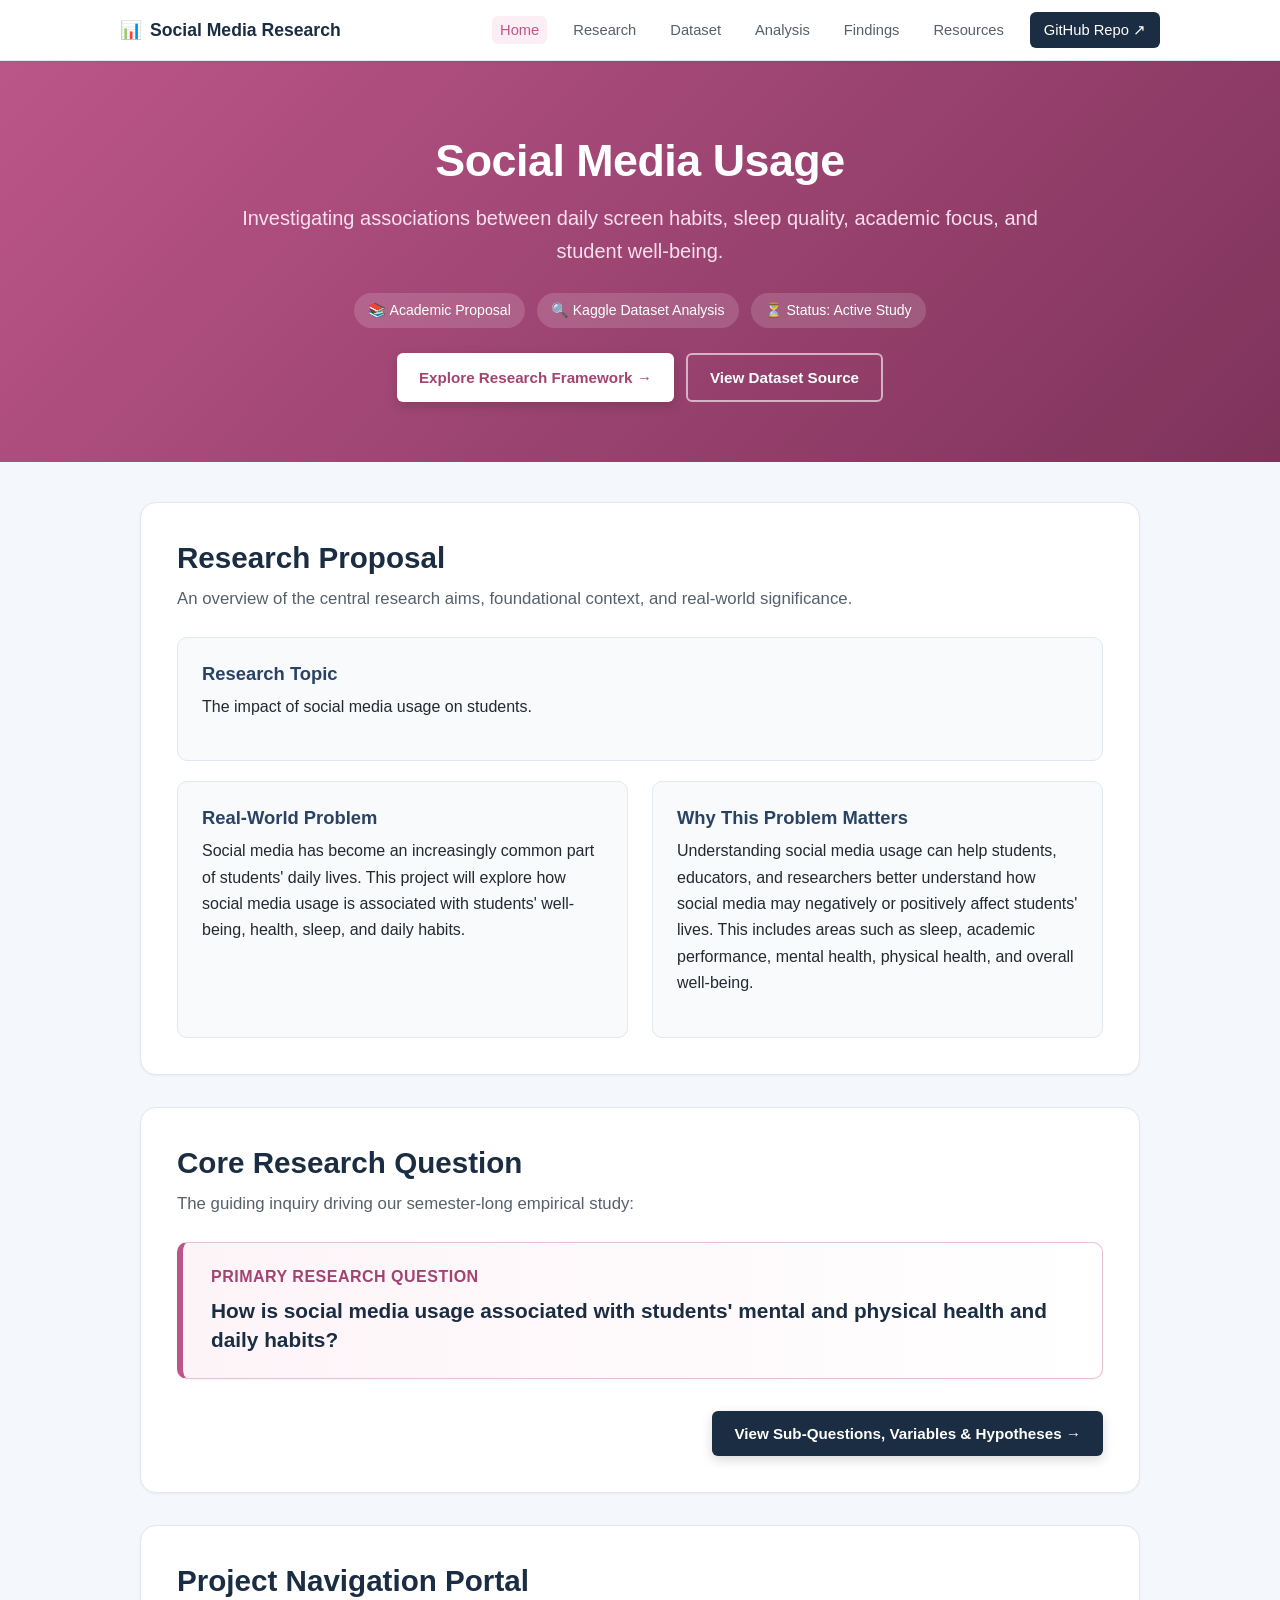
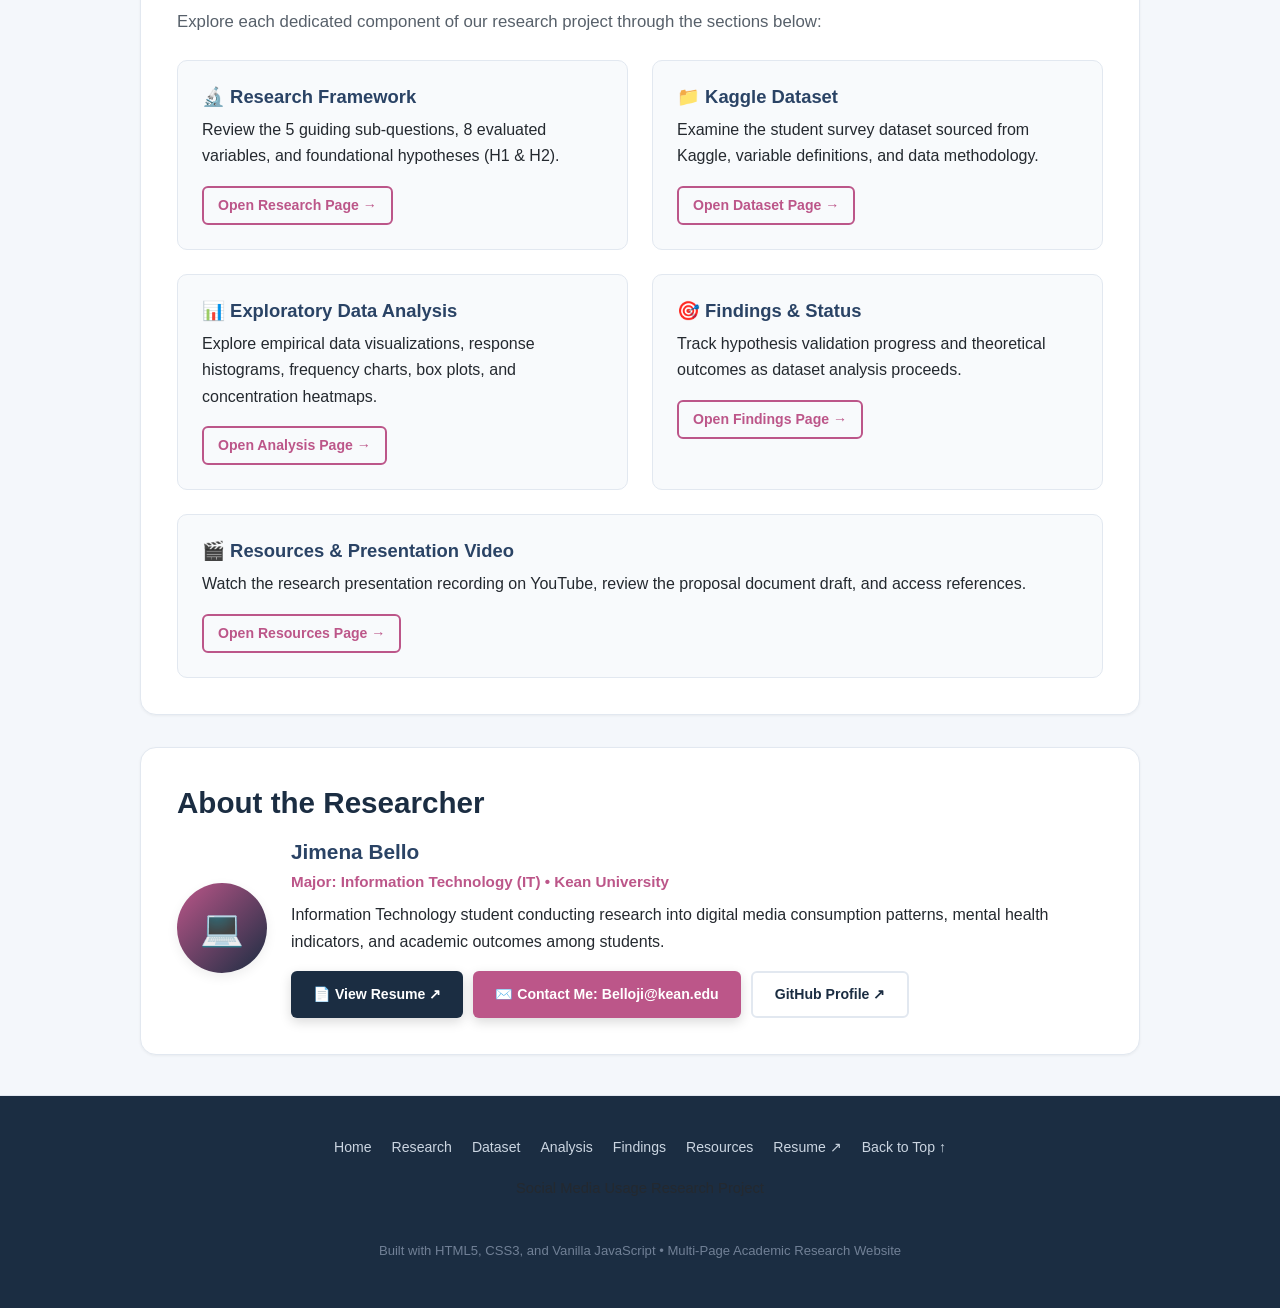
==== commit 918afdd3: "updated website" ====
--- a/index.html
+++ b/index.html
@@ -163,9 +163,9 @@
                 </div>
 
                 <div class="sub-card">
-                    <h3>📊 Future Analysis</h3>
-                    <p>
-                        Preview planned exploratory data analysis, chart placeholders, and upcoming statistical models.
+                    <h3>📊 Exploratory Data Analysis</h3>
+                    <p>
+                        Explore empirical data visualizations, response histograms, frequency charts, box plots, and concentration heatmaps.
                     </p>
                     <a href="analysis.html" class="btn btn-outline" style="color: var(--primary-color); border-color: var(--primary-color); padding: 6px 14px; font-size: 0.88rem;">
                         Open Analysis Page →
--- a/css/style.css
+++ b/css/style.css
@@ -717,7 +717,7 @@
 }
 
 /* --------------------------------------------------------------------------
-   12. Future Analysis / EDA Section (Placeholders)
+   12. Future Analysis / EDA Section (Placeholders & Charts)
    -------------------------------------------------------------------------- */
 .future-banner {
     background-color: #fff9db;
@@ -740,10 +740,132 @@
     color: #744210;
 }
 
+.eda-banner {
+    background-color: #f0f7ff;
+    border: 1px solid #bfdbfe;
+    border-left: 4px solid var(--primary-color);
+    border-radius: var(--radius-md);
+    padding: 18px 22px;
+    margin-bottom: 26px;
+    display: flex;
+    gap: 16px;
+    align-items: center;
+}
+
+.eda-banner-icon {
+    font-size: 1.8rem;
+    flex-shrink: 0;
+}
+
+.eda-banner-text strong {
+    display: block;
+    color: var(--navy-dark);
+    font-size: 1.05rem;
+    margin-bottom: 4px;
+}
+
+.eda-banner-text p {
+    margin: 0;
+    font-size: 0.92rem;
+    color: var(--text-main);
+    line-height: 1.55;
+}
+
+/* Charts Grid & Responsive Figure Cards */
+.charts-grid,
 .future-charts-grid {
     display: grid;
     grid-template-columns: 1fr 1fr;
-    gap: 24px;
+    gap: 26px;
+}
+
+.chart-card {
+    background: #ffffff;
+    border: 1px solid var(--border-color);
+    border-radius: var(--radius-md);
+    overflow: hidden;
+    display: flex;
+    flex-direction: column;
+    box-shadow: var(--shadow-sm);
+    transition: transform var(--transition), box-shadow var(--transition), border-color var(--transition);
+    margin: 0;
+}
+
+.chart-card:hover {
+    transform: translateY(-3px);
+    box-shadow: var(--shadow-md);
+    border-color: var(--primary-border);
+}
+
+.chart-card-header {
+    padding: 16px 20px 14px;
+    background-color: var(--bg-alt);
+    border-bottom: 1px solid var(--border-color);
+}
+
+.chart-figure-label {
+    display: inline-block;
+    background: #e0e7ff;
+    color: #3730a3;
+    font-size: 0.72rem;
+    font-weight: 700;
+    text-transform: uppercase;
+    letter-spacing: 0.6px;
+    padding: 3px 8px;
+    border-radius: 4px;
+    margin-bottom: 8px;
+}
+
+.chart-card-title {
+    font-size: 1.08rem;
+    font-weight: 700;
+    color: var(--navy-dark);
+    margin: 0;
+    line-height: 1.4;
+}
+
+.chart-img-container {
+    padding: 16px;
+    background: #ffffff;
+    display: flex;
+    align-items: center;
+    justify-content: center;
+    flex-grow: 1;
+}
+
+.chart-img-link {
+    display: block;
+    width: 100%;
+    cursor: zoom-in;
+    text-align: center;
+}
+
+.chart-img {
+    width: 100%;
+    height: auto;
+    max-height: 380px;
+    object-fit: contain;
+    display: block;
+    border-radius: 4px;
+    transition: transform 0.2s ease;
+}
+
+.chart-img-link:hover .chart-img {
+    transform: scale(1.015);
+}
+
+.chart-caption {
+    padding: 14px 20px;
+    font-size: 0.9rem;
+    color: var(--text-main);
+    background-color: var(--bg-alt);
+    border-top: 1px solid var(--border-color);
+    margin: 0;
+    line-height: 1.55;
+}
+
+.chart-caption strong {
+    color: var(--navy-dark);
 }
 
 .chart-placeholder-card {
@@ -1065,7 +1187,8 @@
 @media (max-width: 860px) {
     .split-grid,
     .hypotheses-grid,
-    .future-charts-grid {
+    .future-charts-grid,
+    .charts-grid {
         grid-template-columns: 1fr;
     }
 
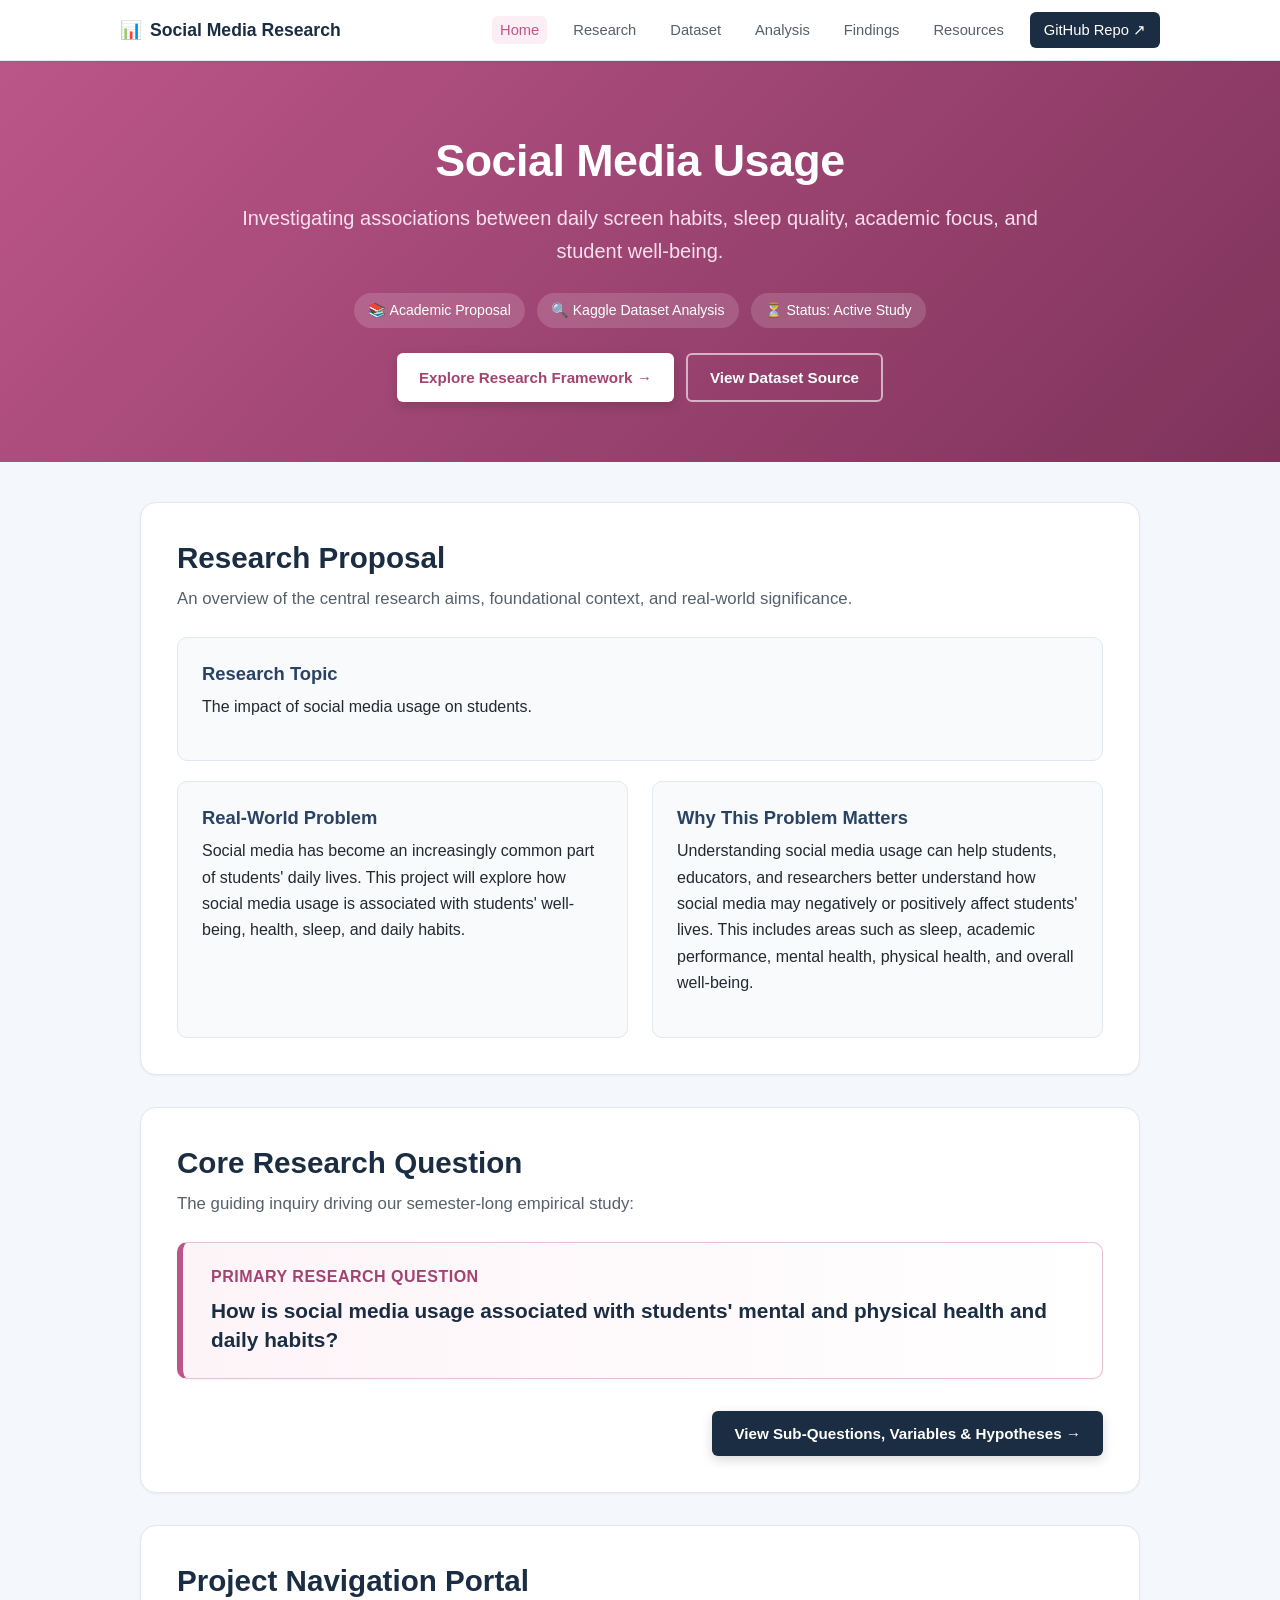
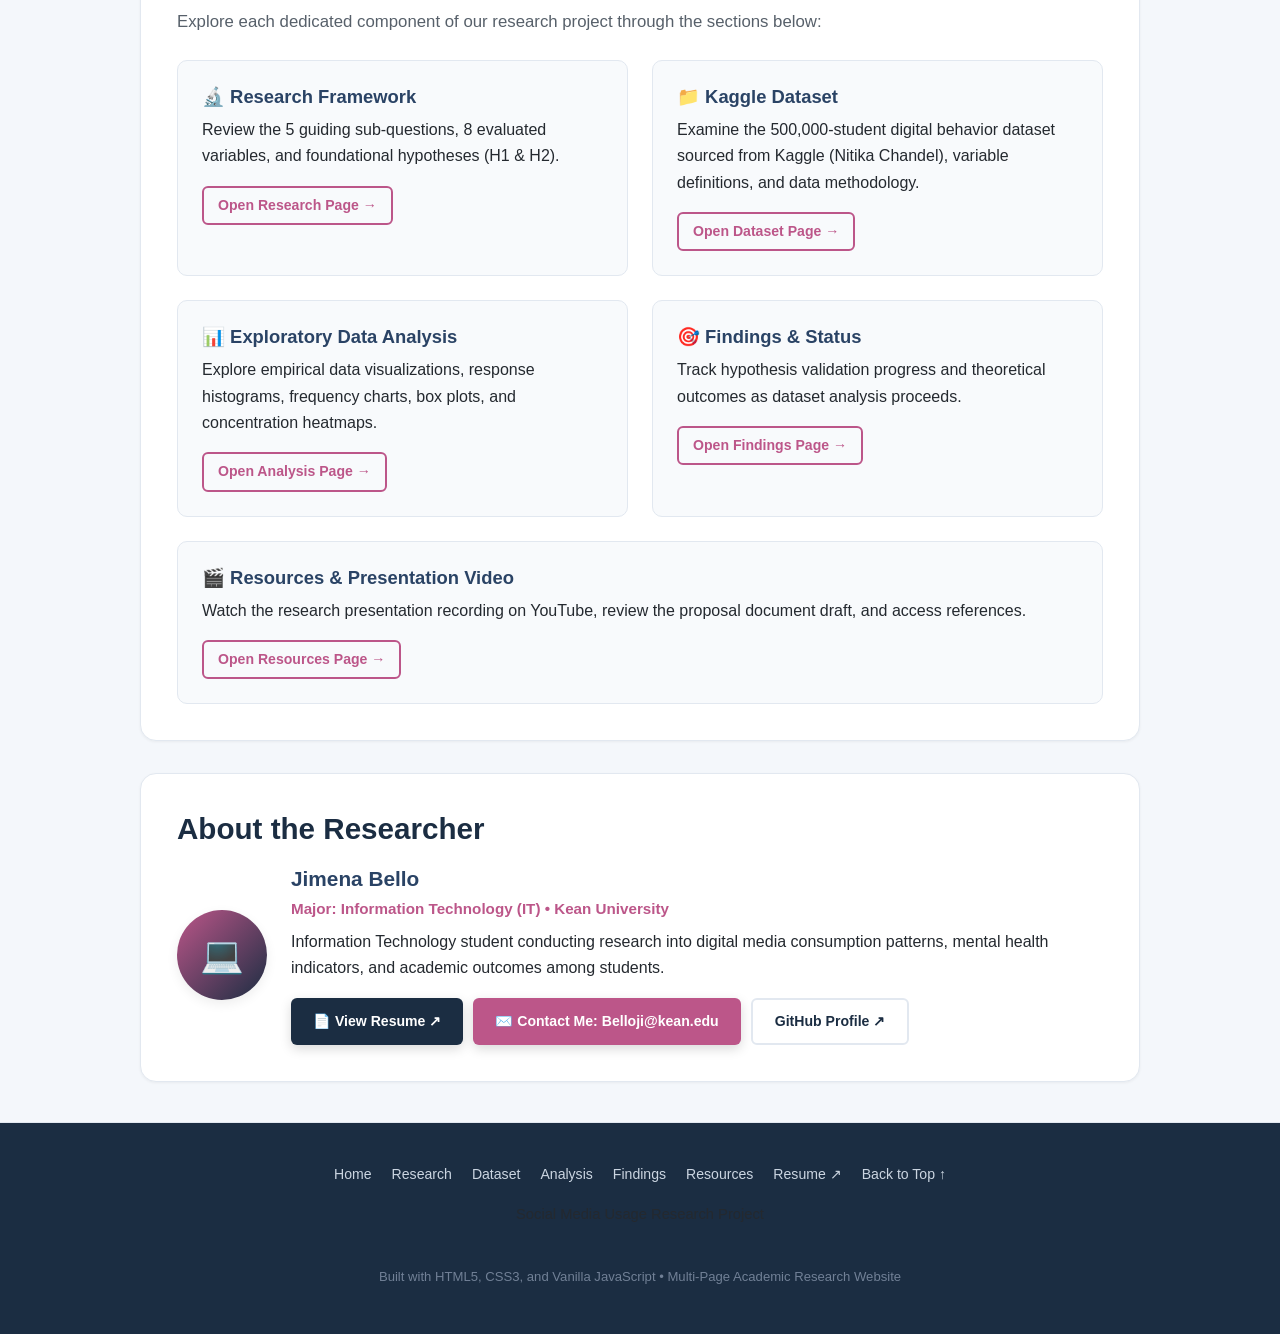
==== commit 2180541e: "Update website with new Kaggle dataset" ====
--- a/index.html
+++ b/index.html
@@ -155,7 +155,7 @@
                 <div class="sub-card">
                     <h3>📁 Kaggle Dataset</h3>
                     <p>
-                        Examine the student survey dataset sourced from Kaggle, variable definitions, and data methodology.
+                        Examine the 500,000-student digital behavior dataset sourced from Kaggle (Nitika Chandel), variable definitions, and data methodology.
                     </p>
                     <a href="dataset.html" class="btn btn-outline" style="color: var(--primary-color); border-color: var(--primary-color); padding: 6px 14px; font-size: 0.88rem;">
                         Open Dataset Page →
--- a/css/style.css
+++ b/css/style.css
@@ -914,6 +914,583 @@
 }
 
 /* --------------------------------------------------------------------------
+   12b. Dataset Sample Metrics & Stat Cards
+   -------------------------------------------------------------------------- */
+.stat-grid {
+    display: grid;
+    grid-template-columns: repeat(4, 1fr);
+    gap: 16px;
+    margin: 22px 0 26px;
+}
+
+.stat-card {
+    background: var(--bg-alt);
+    border: 1px solid var(--border-color);
+    border-radius: var(--radius-md);
+    padding: 20px 16px;
+    text-align: center;
+    box-shadow: var(--shadow-sm);
+    transition: transform var(--transition), border-color var(--transition);
+}
+
+.stat-card:hover {
+    transform: translateY(-2px);
+    border-color: var(--primary-border);
+}
+
+.stat-number {
+    font-size: 1.85rem;
+    font-weight: 800;
+    color: var(--navy-dark);
+    line-height: 1.15;
+    margin-bottom: 6px;
+}
+
+.stat-label {
+    font-size: 0.8rem;
+    color: var(--text-muted);
+    font-weight: 600;
+    text-transform: uppercase;
+    letter-spacing: 0.5px;
+}
+
+/* --------------------------------------------------------------------------
+   12c. Data Cleaning & Validation Section Styles
+   -------------------------------------------------------------------------- */
+.cleaning-areas-grid {
+    display: grid;
+    grid-template-columns: 1fr 1fr;
+    gap: 16px;
+    margin-top: 18px;
+}
+
+.cleaning-area-card {
+    background: #ffffff;
+    border: 1px solid var(--border-color);
+    border-radius: var(--radius-sm);
+    padding: 18px 20px;
+    box-shadow: var(--shadow-sm);
+    transition: var(--transition);
+}
+
+.cleaning-area-card:hover {
+    border-color: var(--primary-border);
+    box-shadow: var(--shadow-md);
+}
+
+.cleaning-area-header {
+    display: flex;
+    align-items: center;
+    gap: 10px;
+    margin-bottom: 8px;
+}
+
+.cleaning-area-num {
+    background-color: var(--navy-dark);
+    color: white;
+    font-size: 0.75rem;
+    font-weight: 700;
+    width: 24px;
+    height: 24px;
+    border-radius: 50%;
+    display: inline-flex;
+    align-items: center;
+    justify-content: center;
+    flex-shrink: 0;
+}
+
+.cleaning-area-title {
+    font-size: 1.02rem;
+    font-weight: 700;
+    color: var(--navy-dark);
+    margin: 0;
+}
+
+.cleaning-area-desc {
+    font-size: 0.9rem;
+    color: var(--text-main);
+    line-height: 1.55;
+    margin: 0;
+}
+
+/* Usage Level Visual Chart */
+.usage-chart-box {
+    background: #ffffff;
+    border: 1px solid var(--border-color);
+    border-radius: var(--radius-md);
+    padding: 20px;
+    margin-top: 14px;
+}
+
+.usage-bar-row {
+    display: grid;
+    grid-template-columns: 170px 1fr 120px;
+    align-items: center;
+    gap: 16px;
+    margin-bottom: 14px;
+}
+
+.usage-bar-row:last-child {
+    margin-bottom: 0;
+}
+
+.usage-bar-label {
+    display: flex;
+    align-items: center;
+    gap: 8px;
+    font-size: 0.88rem;
+    color: var(--navy-dark);
+}
+
+.usage-dot {
+    width: 10px;
+    height: 10px;
+    border-radius: 50%;
+    display: inline-block;
+    flex-shrink: 0;
+}
+
+.usage-dot.low,
+.usage-bar-fill.low {
+    background-color: #2b8a3e;
+}
+
+.usage-dot.moderate,
+.usage-bar-fill.moderate {
+    background-color: #d97706;
+}
+
+.usage-dot.high,
+.usage-bar-fill.high {
+    background-color: #be185d;
+}
+
+.usage-bar-track {
+    background-color: #edf2f7;
+    border-radius: 10px;
+    height: 14px;
+    overflow: hidden;
+    position: relative;
+}
+
+.usage-bar-fill {
+    height: 100%;
+    border-radius: 10px;
+    transition: width 0.5s ease;
+}
+
+.usage-bar-value {
+    font-size: 0.88rem;
+    font-weight: 700;
+    color: var(--navy-dark);
+    text-align: right;
+}
+
+/* Research Connection Subsection */
+.research-connection-card {
+    background-color: #f7fafc;
+    border: 1px solid #cbd5e0;
+    border-left: 4px solid var(--primary-color);
+    border-radius: var(--radius-md);
+    padding: 20px 24px;
+    margin-top: 26px;
+}
+
+.research-connection-card h3 {
+    margin-top: 0;
+    margin-bottom: 8px;
+    font-size: 1.08rem;
+    color: var(--navy-dark);
+    display: flex;
+    align-items: center;
+    gap: 8px;
+}
+
+.research-connection-card p {
+    margin: 0;
+    font-size: 0.94rem;
+    color: var(--text-main);
+    line-height: 1.6;
+}
+
+/* --------------------------------------------------------------------------
+   12d. SQL Relational Data Analysis Section Styles
+   -------------------------------------------------------------------------- */
+.sql-section-intro {
+    font-size: 0.95rem;
+    color: var(--text-main);
+    line-height: 1.6;
+    margin-bottom: 24px;
+}
+
+.sql-schema-box {
+    background: #ffffff;
+    border: 1px solid var(--border-color);
+    border-radius: var(--radius-md);
+    padding: 22px;
+    margin-bottom: 26px;
+    box-shadow: var(--shadow-sm);
+}
+
+.relation-diagram-box {
+    background: var(--bg-alt);
+    border: 1px dashed var(--border-color);
+    border-radius: var(--radius-sm);
+    padding: 16px 20px;
+    margin: 18px 0;
+    font-family: 'SFMono-Regular', Consolas, 'Liberation Mono', Menlo, monospace;
+    font-size: 0.86rem;
+    overflow-x: auto;
+    color: var(--navy-dark);
+    line-height: 1.5;
+}
+
+.sql-code-block {
+    background-color: #1e293b;
+    color: #f8fafc;
+    border-radius: var(--radius-sm);
+    padding: 14px 18px;
+    font-family: 'SFMono-Regular', Consolas, 'Liberation Mono', Menlo, monospace;
+    font-size: 0.86rem;
+    line-height: 1.55;
+    overflow-x: auto;
+    margin: 12px 0;
+}
+
+.sql-code-block code {
+    color: #e2e8f0;
+    font-family: inherit;
+}
+
+.sql-query-card {
+    background: #ffffff;
+    border: 1px solid var(--border-color);
+    border-radius: var(--radius-md);
+    padding: 22px 24px;
+    margin-bottom: 22px;
+    box-shadow: var(--shadow-sm);
+    transition: var(--transition);
+}
+
+.sql-query-card:hover {
+    border-color: var(--primary-border);
+    box-shadow: var(--shadow-md);
+}
+
+.sql-query-header {
+    display: flex;
+    justify-content: space-between;
+    align-items: center;
+    flex-wrap: wrap;
+    gap: 8px;
+    margin-bottom: 12px;
+}
+
+.sql-query-title {
+    font-size: 1.08rem;
+    font-weight: 700;
+    color: var(--navy-dark);
+    margin: 0;
+}
+
+.sql-concept-badge {
+    display: inline-block;
+    background: #e0e7ff;
+    color: #3730a3;
+    font-size: 0.74rem;
+    font-weight: 700;
+    padding: 3px 10px;
+    border-radius: 12px;
+    text-transform: uppercase;
+    letter-spacing: 0.5px;
+}
+
+.sql-purpose {
+    font-size: 0.92rem;
+    color: var(--text-main);
+    margin-bottom: 10px;
+    line-height: 1.5;
+}
+
+.sql-explanation {
+    font-size: 0.88rem;
+    color: var(--text-muted);
+    margin: 8px 0 12px;
+    line-height: 1.5;
+}
+
+.sql-result-container {
+    background: var(--bg-alt);
+    border: 1px solid var(--border-color);
+    border-radius: var(--radius-sm);
+    padding: 14px 16px;
+    margin-top: 10px;
+}
+
+.sql-result-label {
+    font-size: 0.78rem;
+    font-weight: 700;
+    text-transform: uppercase;
+    letter-spacing: 0.5px;
+    color: var(--text-muted);
+    margin-bottom: 8px;
+}
+
+.table-responsive {
+    overflow-x: auto;
+    width: 100%;
+}
+
+.sql-table {
+    width: 100%;
+    border-collapse: collapse;
+    font-size: 0.86rem;
+    margin-top: 6px;
+    background: white;
+}
+
+.sql-table th,
+.sql-table td {
+    padding: 8px 12px;
+    border: 1px solid var(--border-color);
+    text-align: left;
+}
+
+.sql-table th {
+    background-color: #f1f5f9;
+    color: var(--navy-dark);
+    font-weight: 700;
+}
+
+.sql-table tr:hover {
+    background-color: #f8fafc;
+}
+
+/* Visualization 1 Platform Bar Colors */
+.platform-dot.facebook,
+.platform-bar-fill.facebook {
+    background-color: #1877F2;
+}
+
+.platform-dot.instagram,
+.platform-bar-fill.instagram {
+    background-color: #E1306C;
+}
+
+.platform-dot.youtube,
+.platform-bar-fill.youtube {
+    background-color: #FF0000;
+}
+
+.platform-dot.other,
+.platform-bar-fill.other {
+    background-color: #64748B;
+}
+
+.platform-dot.tiktok,
+.platform-bar-fill.tiktok {
+    background-color: #010101;
+}
+
+/* --------------------------------------------------------------------------
+   12e. Exploratory Data Analysis (EDA) & Key Findings Styles
+   -------------------------------------------------------------------------- */
+.chart-analysis-breakdown {
+    background: var(--bg-alt);
+    border: 1px solid var(--border-color);
+    border-radius: var(--radius-sm);
+    padding: 16px 18px;
+    margin-top: 14px;
+    display: flex;
+    flex-direction: column;
+    gap: 12px;
+}
+
+.analysis-part {
+    display: flex;
+    flex-direction: column;
+    gap: 4px;
+    font-size: 0.88rem;
+    line-height: 1.55;
+    color: var(--text-main);
+}
+
+.analysis-part p {
+    margin: 0;
+}
+
+.analysis-part-label {
+    display: inline-flex;
+    align-items: center;
+    gap: 6px;
+    font-size: 0.76rem;
+    font-weight: 700;
+    text-transform: uppercase;
+    letter-spacing: 0.6px;
+    padding: 3px 10px;
+    border-radius: 4px;
+    width: fit-content;
+}
+
+.observation-label {
+    background: #e0f2fe;
+    color: #0369a1;
+    border: 1px solid #bae6fd;
+}
+
+.interpretation-label {
+    background: #fef3c7;
+    color: #92400e;
+    border: 1px solid #fde68a;
+}
+
+.implication-label {
+    background: #fce7f3;
+    color: #9d174d;
+    border: 1px solid #fbcfe8;
+}
+
+/* EDA Data Audit & Methodology */
+.eda-audit-box {
+    background: #ffffff;
+    border: 1px solid var(--border-color);
+    border-radius: var(--radius-md);
+    padding: 24px;
+    margin: 24px 0 28px;
+    box-shadow: var(--shadow-sm);
+}
+
+.eda-audit-grid {
+    display: grid;
+    grid-template-columns: repeat(auto-fit, minmax(280px, 1fr));
+    gap: 16px;
+    margin-top: 16px;
+}
+
+.eda-audit-card {
+    background: var(--bg-alt);
+    border: 1px solid var(--border-color);
+    border-radius: var(--radius-sm);
+    padding: 16px;
+    border-left: 4px solid var(--navy-medium);
+}
+
+.eda-audit-card.warning-border {
+    border-left-color: #d97706;
+}
+
+.eda-audit-card.accent-border {
+    border-left-color: var(--primary-color);
+}
+
+.eda-audit-title {
+    font-size: 0.95rem;
+    font-weight: 700;
+    color: var(--navy-dark);
+    margin-bottom: 6px;
+    display: flex;
+    align-items: center;
+    gap: 8px;
+}
+
+.eda-audit-desc {
+    font-size: 0.86rem;
+    color: var(--text-main);
+    line-height: 1.5;
+    margin: 0;
+}
+
+/* Key Findings Section */
+.key-findings-section {
+    background: #ffffff;
+    border: 1px solid var(--border-color);
+    border-radius: var(--radius-md);
+    padding: 26px;
+    margin: 36px 0 16px;
+    box-shadow: var(--shadow-sm);
+}
+
+.key-findings-grid {
+    display: grid;
+    grid-template-columns: repeat(auto-fit, minmax(320px, 1fr));
+    gap: 18px;
+    margin-top: 20px;
+}
+
+.key-finding-card {
+    background: var(--bg-alt);
+    border: 1px solid var(--border-color);
+    border-radius: var(--radius-sm);
+    padding: 20px;
+    display: flex;
+    flex-direction: column;
+    gap: 12px;
+    transition: var(--transition);
+}
+
+.key-finding-card:hover {
+    border-color: var(--primary-border);
+    box-shadow: var(--shadow-sm);
+}
+
+.key-finding-header {
+    display: flex;
+    align-items: flex-start;
+    justify-content: space-between;
+    gap: 10px;
+}
+
+.key-finding-badge {
+    font-size: 0.72rem;
+    font-weight: 700;
+    text-transform: uppercase;
+    letter-spacing: 0.5px;
+    padding: 2px 8px;
+    border-radius: 4px;
+    background: #e0e7ff;
+    color: #3730a3;
+    white-space: nowrap;
+}
+
+.key-finding-title {
+    font-size: 1rem;
+    font-weight: 700;
+    color: var(--navy-dark);
+    margin: 0;
+    line-height: 1.4;
+}
+
+.key-finding-statement {
+    font-size: 0.9rem;
+    color: var(--text-main);
+    line-height: 1.55;
+    margin: 0;
+}
+
+.key-finding-stat-box {
+    background: #ffffff;
+    border: 1px solid var(--border-color);
+    border-radius: var(--radius-sm);
+    padding: 10px 14px;
+    font-size: 0.86rem;
+    color: var(--navy-dark);
+    line-height: 1.5;
+}
+
+.key-finding-stat-box strong {
+    color: var(--primary-color);
+}
+
+.key-finding-relevance {
+    font-size: 0.85rem;
+    color: var(--text-muted);
+    line-height: 1.5;
+    margin: 0;
+    border-top: 1px dashed var(--border-color);
+    padding-top: 10px;
+}
+
+/* --------------------------------------------------------------------------
    13. Project Timeline
    -------------------------------------------------------------------------- */
 .timeline {
@@ -1188,8 +1765,13 @@
     .split-grid,
     .hypotheses-grid,
     .future-charts-grid,
-    .charts-grid {
+    .charts-grid,
+    .cleaning-areas-grid {
         grid-template-columns: 1fr;
+    }
+
+    .stat-grid {
+        grid-template-columns: repeat(2, 1fr);
     }
 
     .paper-card {
@@ -1224,6 +1806,22 @@
         display: block;
     }
 
+    .usage-bar-row {
+        grid-template-columns: 1fr;
+        gap: 6px;
+        margin-bottom: 16px;
+    }
+
+    .usage-bar-value {
+        text-align: left;
+    }
+}
+
+@media (max-width: 520px) {
+    .stat-grid {
+        grid-template-columns: 1fr;
+    }
+
     .card {
         padding: 24px 18px;
     }
@@ -1241,3 +1839,69 @@
         justify-content: center;
     }
 }
+
+/* --------------------------------------------------------------------------
+   18. Machine Learning & Enhanced Analysis Components
+   -------------------------------------------------------------------------- */
+.hypothesis-status.validated {
+    color: #166534;
+    background-color: #dcfce7;
+    border: 1px solid #86efac;
+}
+
+.chart-breakdown {
+    padding: 14px 16px;
+    background-color: #f8fafc;
+    border-top: 1px solid var(--border-color);
+    font-size: 0.88rem;
+    line-height: 1.55;
+    color: var(--text-main);
+}
+
+.chart-breakdown p {
+    margin-bottom: 8px;
+}
+
+.chart-breakdown p:last-child {
+    margin-bottom: 0;
+}
+
+.ml-metric-pill {
+    display: inline-block;
+    padding: 3px 10px;
+    border-radius: 12px;
+    font-size: 0.8rem;
+    font-weight: 700;
+}
+
+.ml-metric-pill.success {
+    background-color: #dcfce7;
+    color: #15803d;
+}
+
+.ml-metric-pill.info {
+    background-color: #e0f2fe;
+    color: #0369a1;
+}
+
+.ml-feature-bar-row {
+    display: grid;
+    grid-template-columns: 180px 1fr 60px;
+    gap: 12px;
+    align-items: center;
+    margin-bottom: 10px;
+}
+
+.ml-feature-bar-track {
+    height: 12px;
+    background-color: #e2e8f0;
+    border-radius: 6px;
+    overflow: hidden;
+}
+
+.ml-feature-bar-fill {
+    height: 100%;
+    background-color: var(--primary-color);
+    border-radius: 6px;
+}
+
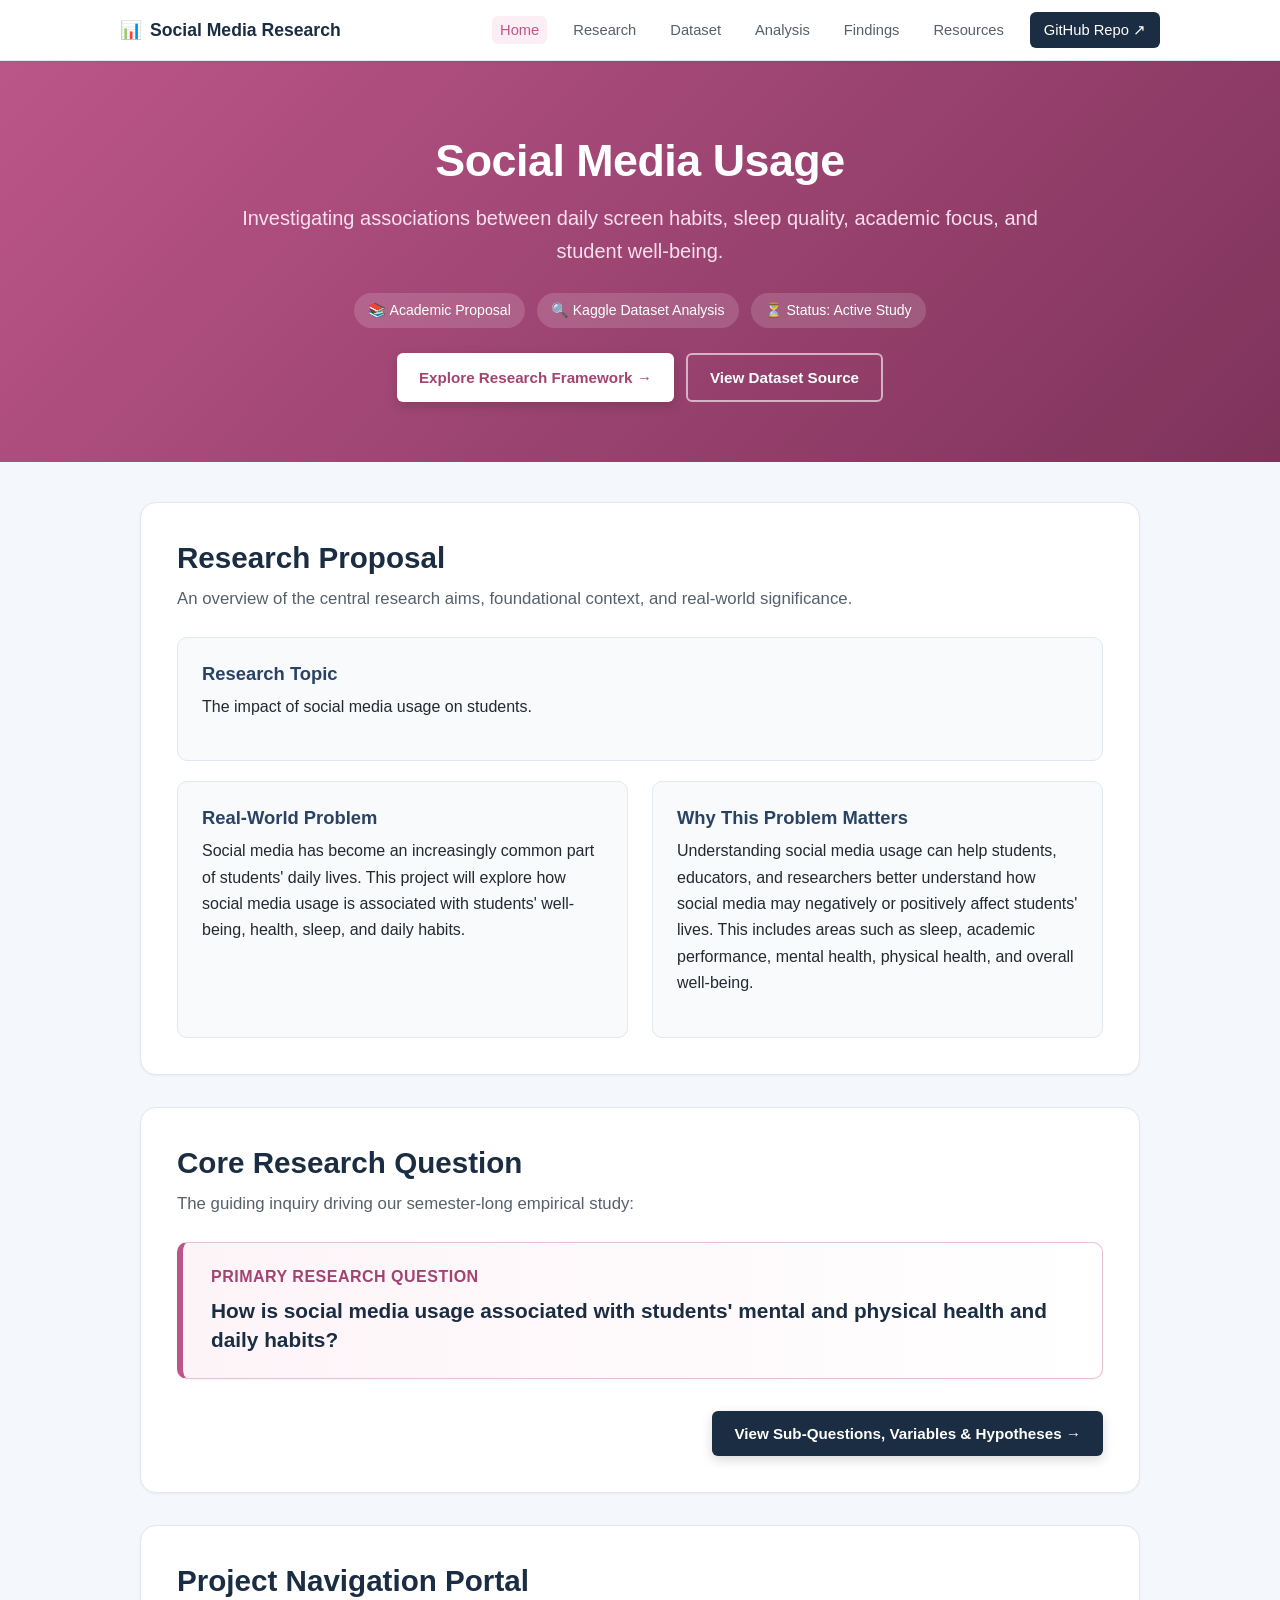
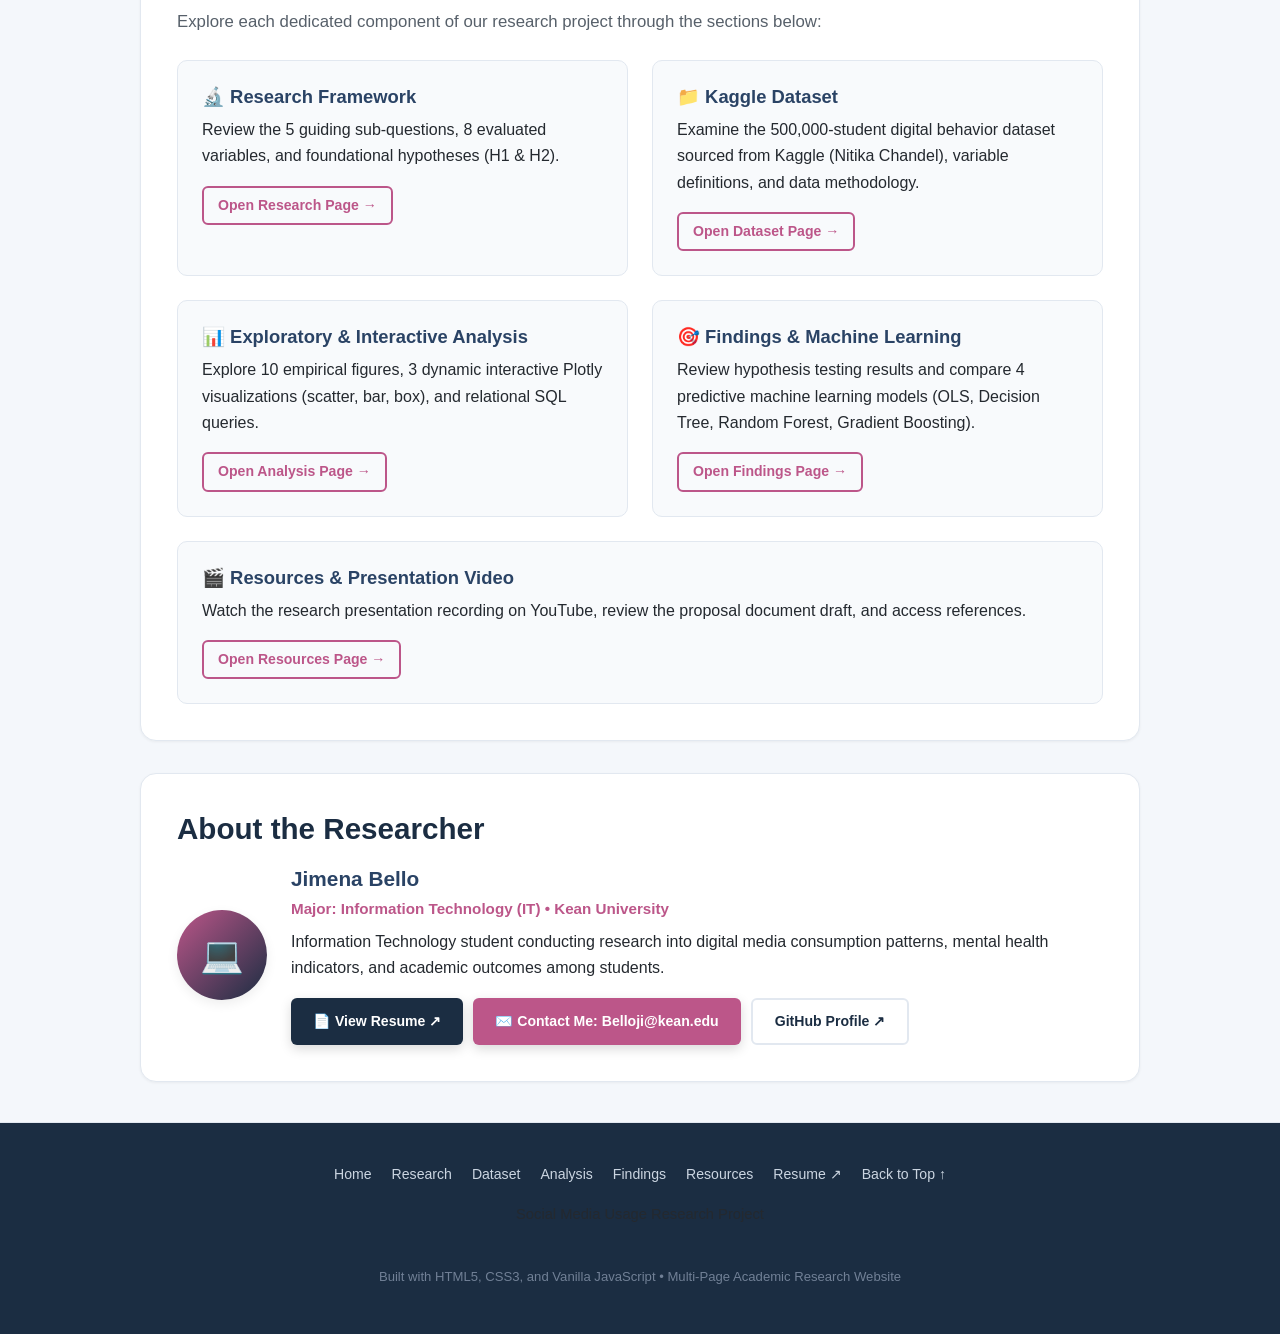
==== commit 701c8427: "Update website with new models and interactive graphs" ====
--- a/index.html
+++ b/index.html
@@ -163,9 +163,9 @@
                 </div>
 
                 <div class="sub-card">
-                    <h3>📊 Exploratory Data Analysis</h3>
-                    <p>
-                        Explore empirical data visualizations, response histograms, frequency charts, box plots, and concentration heatmaps.
+                    <h3>📊 Exploratory & Interactive Analysis</h3>
+                    <p>
+                        Explore 10 empirical figures, 3 dynamic interactive Plotly visualizations (scatter, bar, box), and relational SQL queries.
                     </p>
                     <a href="analysis.html" class="btn btn-outline" style="color: var(--primary-color); border-color: var(--primary-color); padding: 6px 14px; font-size: 0.88rem;">
                         Open Analysis Page →
@@ -173,9 +173,9 @@
                 </div>
 
                 <div class="sub-card">
-                    <h3>🎯 Findings & Status</h3>
-                    <p>
-                        Track hypothesis validation progress and theoretical outcomes as dataset analysis proceeds.
+                    <h3>🎯 Findings & Machine Learning</h3>
+                    <p>
+                        Review hypothesis testing results and compare 4 predictive machine learning models (OLS, Decision Tree, Random Forest, Gradient Boosting).
                     </p>
                     <a href="findings.html" class="btn btn-outline" style="color: var(--primary-color); border-color: var(--primary-color); padding: 6px 14px; font-size: 0.88rem;">
                         Open Findings Page →
--- a/css/style.css
+++ b/css/style.css
@@ -1905,3 +1905,30 @@
     border-radius: 6px;
 }
 
+/* --------------------------------------------------------------------------
+   Interactive Plotly Visualization Styling
+   -------------------------------------------------------------------------- */
+.plotly-graph-div {
+    width: 100% !important;
+    max-width: 100%;
+}
+
+.js-plotly-plot .plotly .modebar {
+    top: 6px !important;
+    right: 8px !important;
+}
+
+@media (max-width: 768px) {
+    .js-plotly-plot .plotly .modebar {
+        position: static !important;
+        margin-bottom: 8px;
+    }
+    
+    #interactive-scatter,
+    #interactive-barchart,
+    #interactive-boxplot {
+        min-height: 440px !important;
+    }
+}
+
+
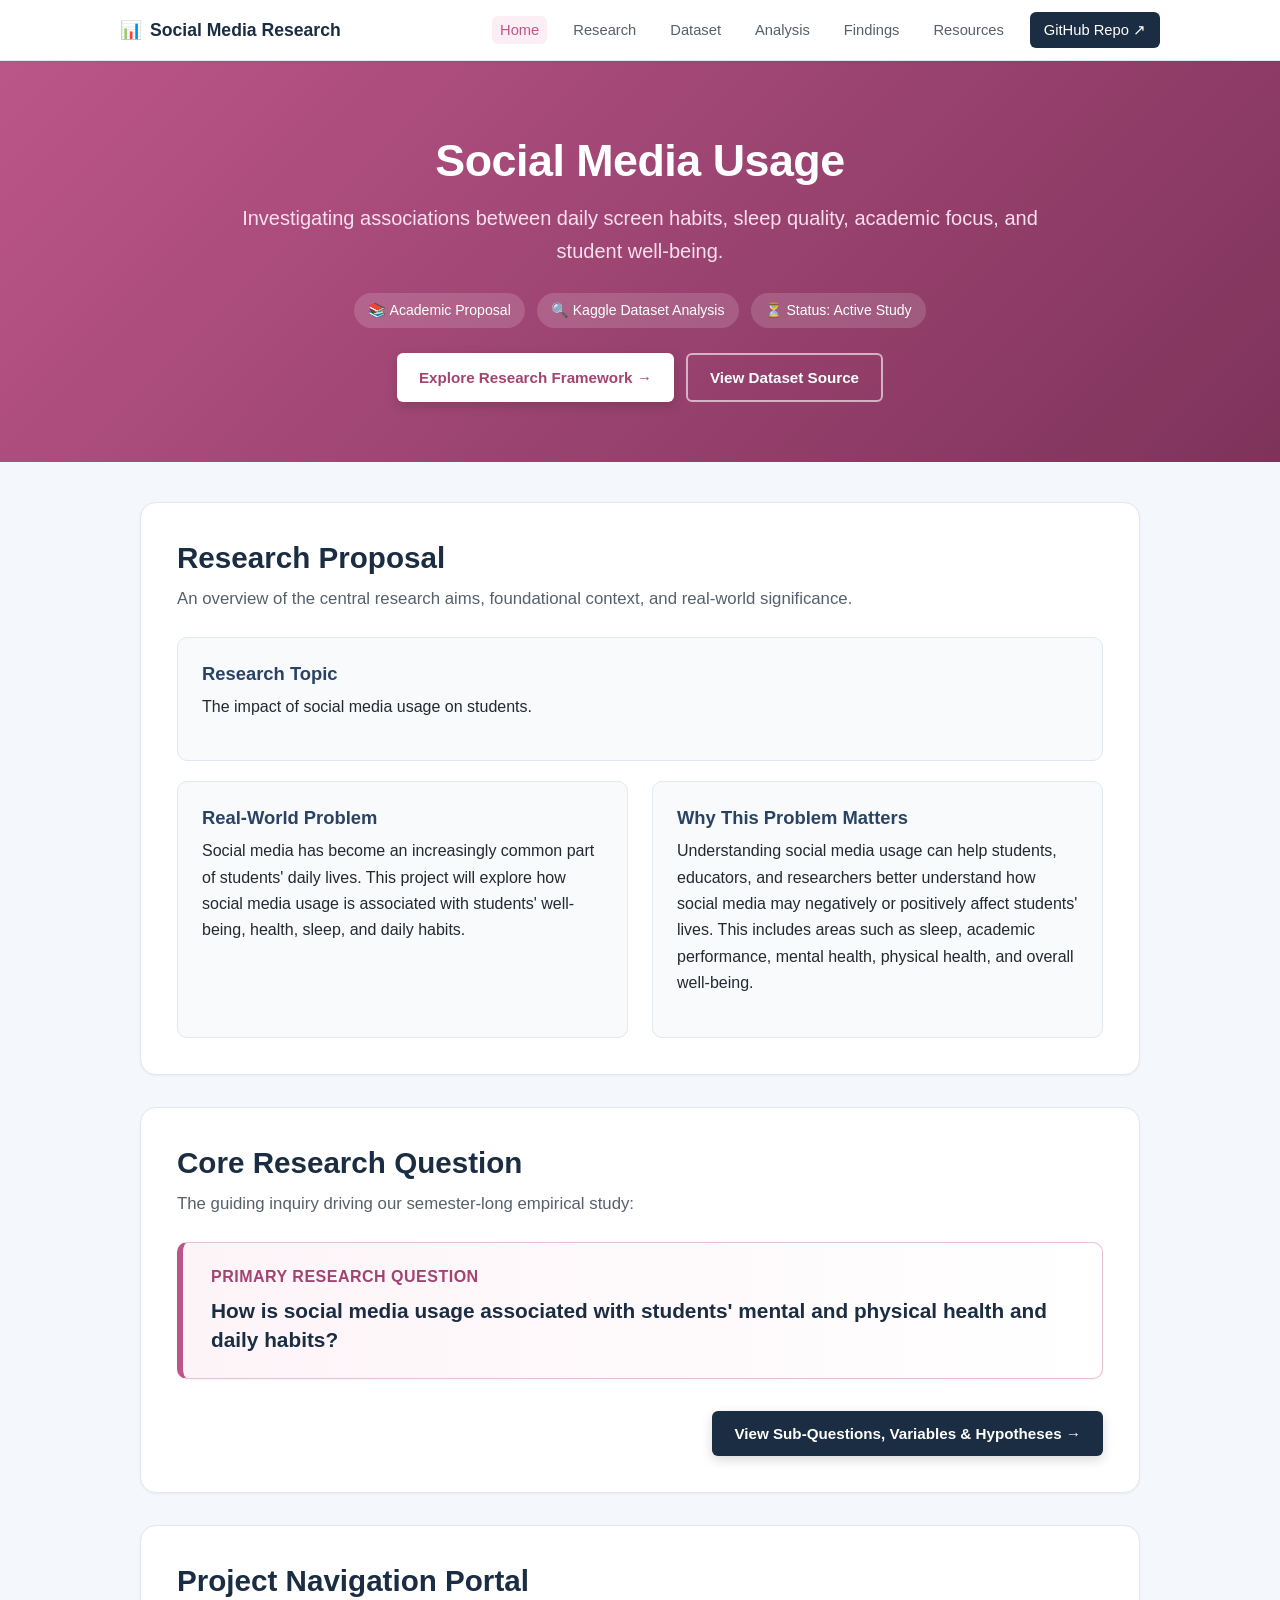
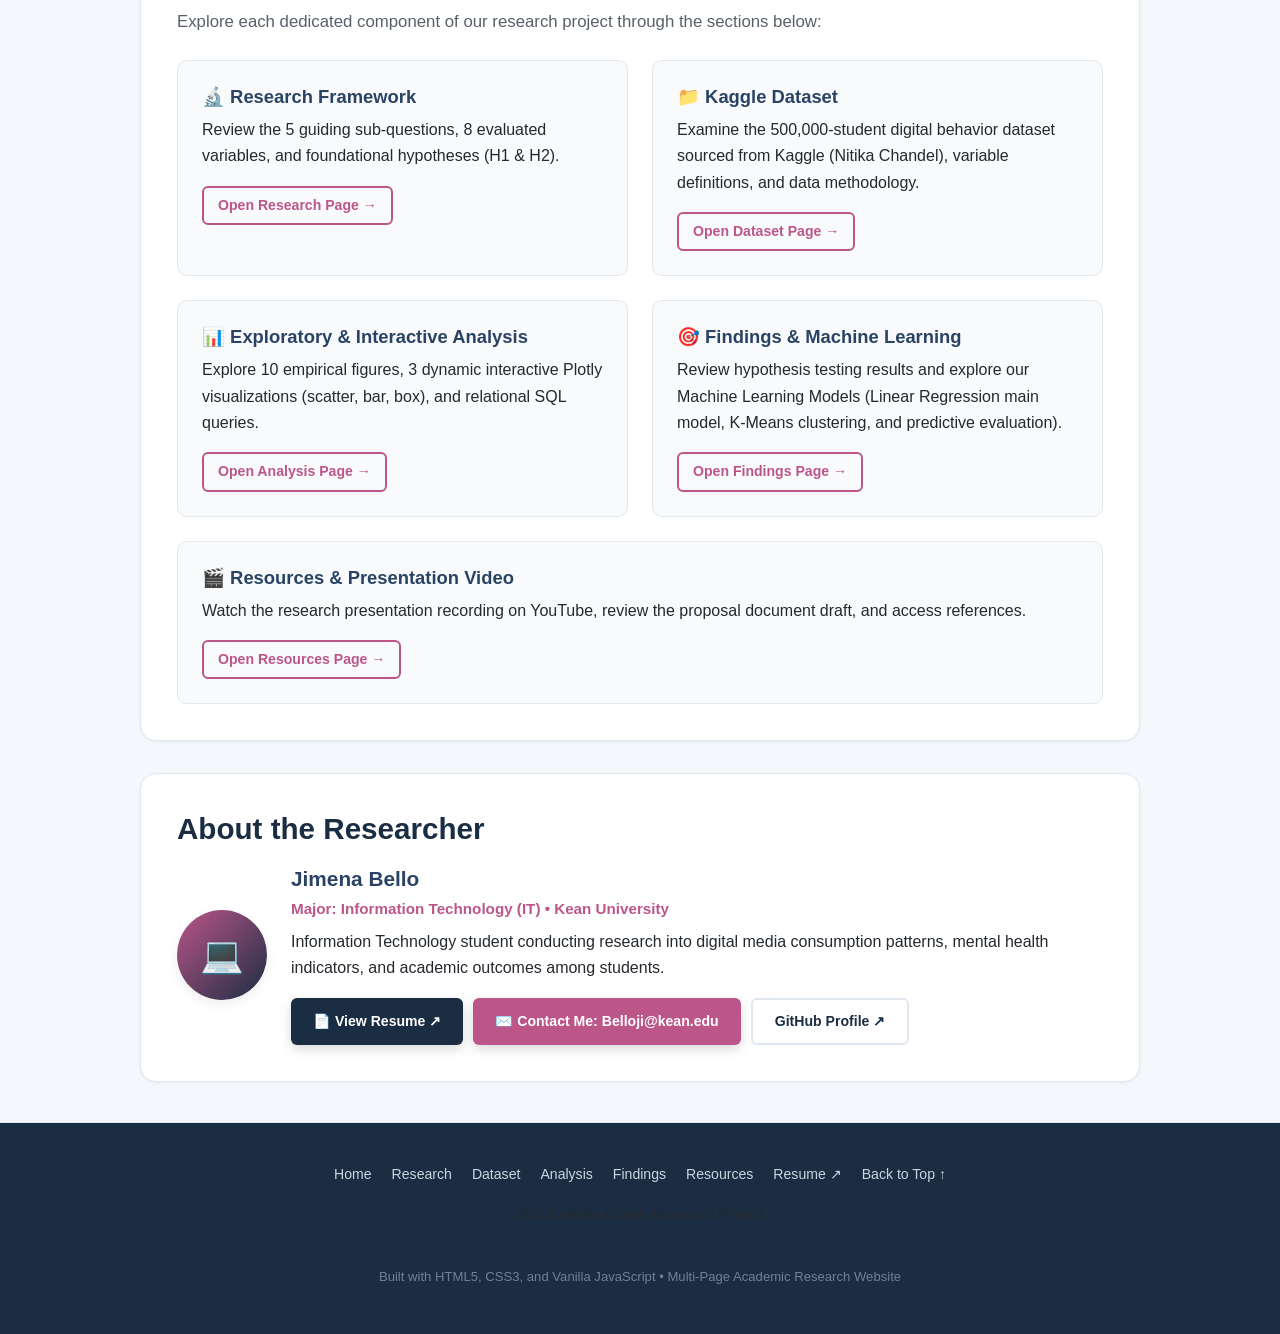
==== commit cac59b52: "Add machine learning models section" ====
--- a/index.html
+++ b/index.html
@@ -175,7 +175,7 @@
                 <div class="sub-card">
                     <h3>🎯 Findings & Machine Learning</h3>
                     <p>
-                        Review hypothesis testing results and compare 4 predictive machine learning models (OLS, Decision Tree, Random Forest, Gradient Boosting).
+                        Review hypothesis testing results and explore our Machine Learning Models (Linear Regression main model, K-Means clustering, and predictive evaluation).
                     </p>
                     <a href="findings.html" class="btn btn-outline" style="color: var(--primary-color); border-color: var(--primary-color); padding: 6px 14px; font-size: 0.88rem;">
                         Open Findings Page →
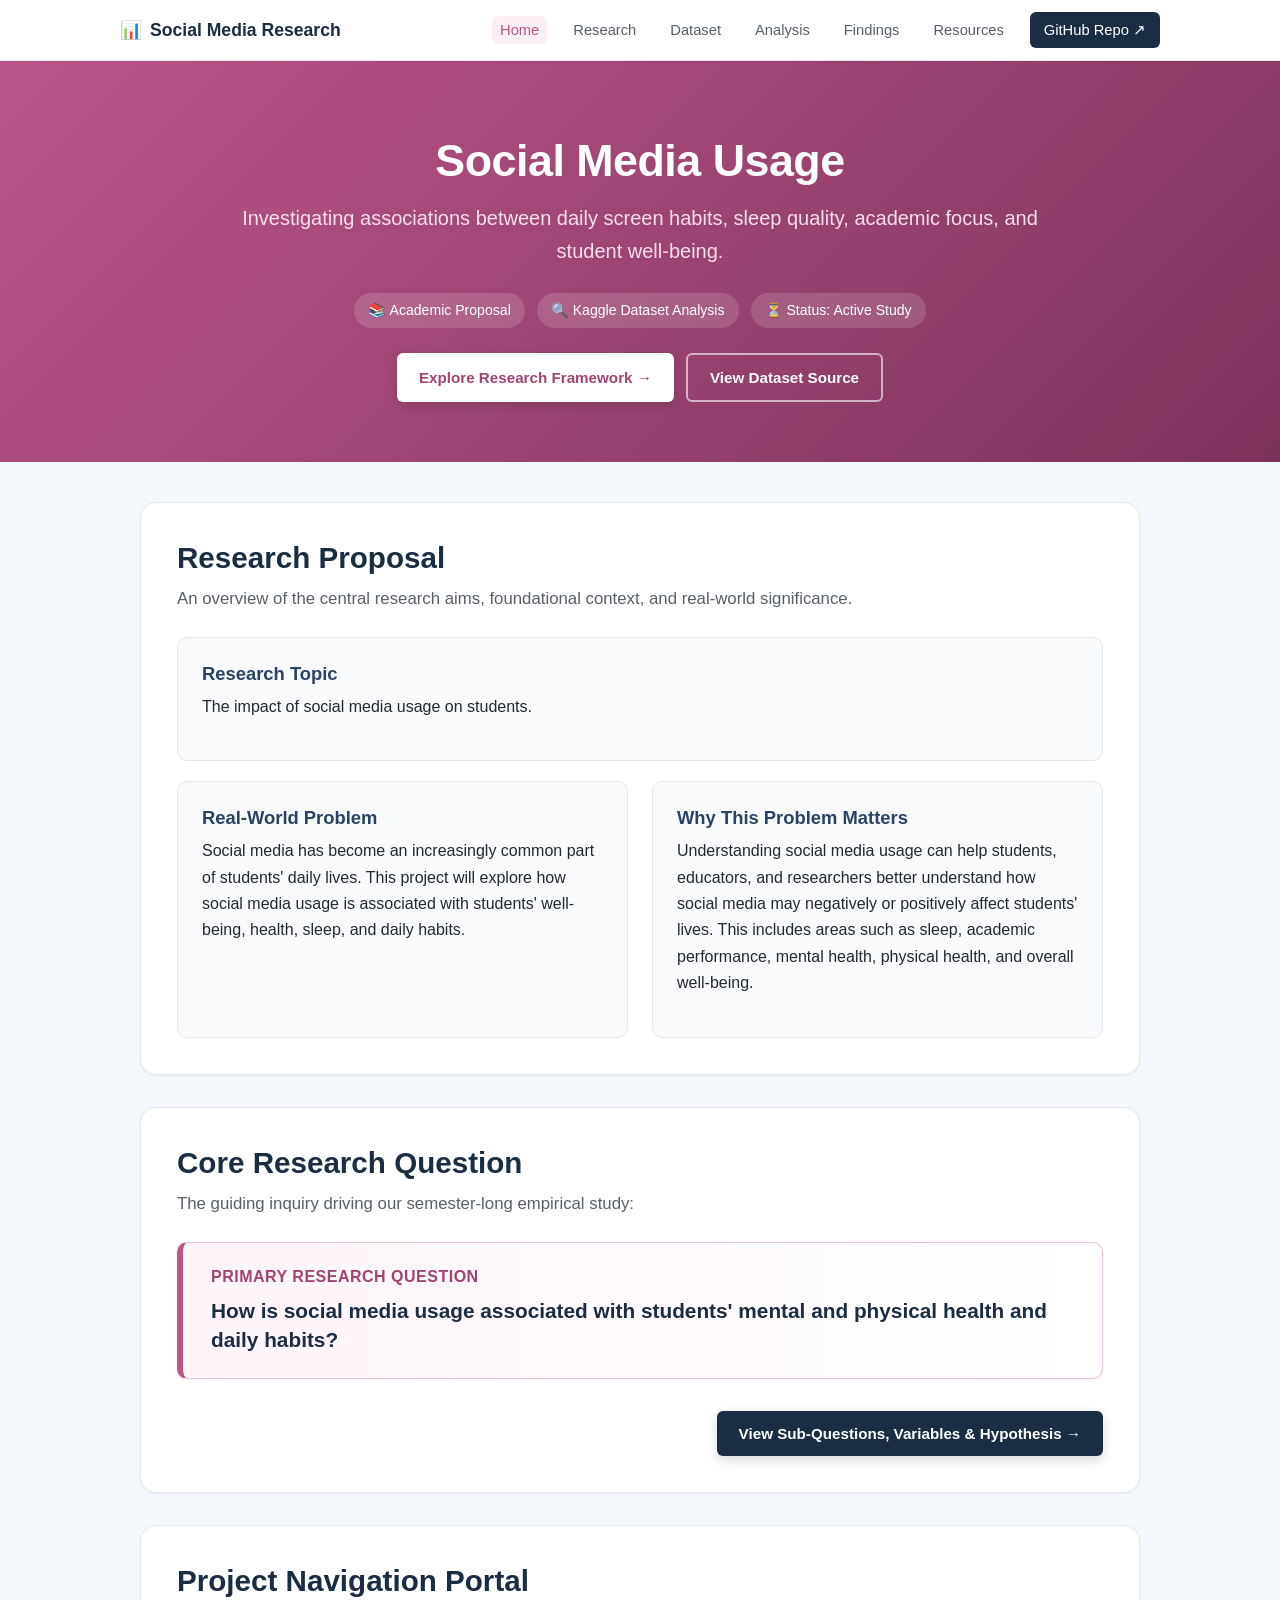
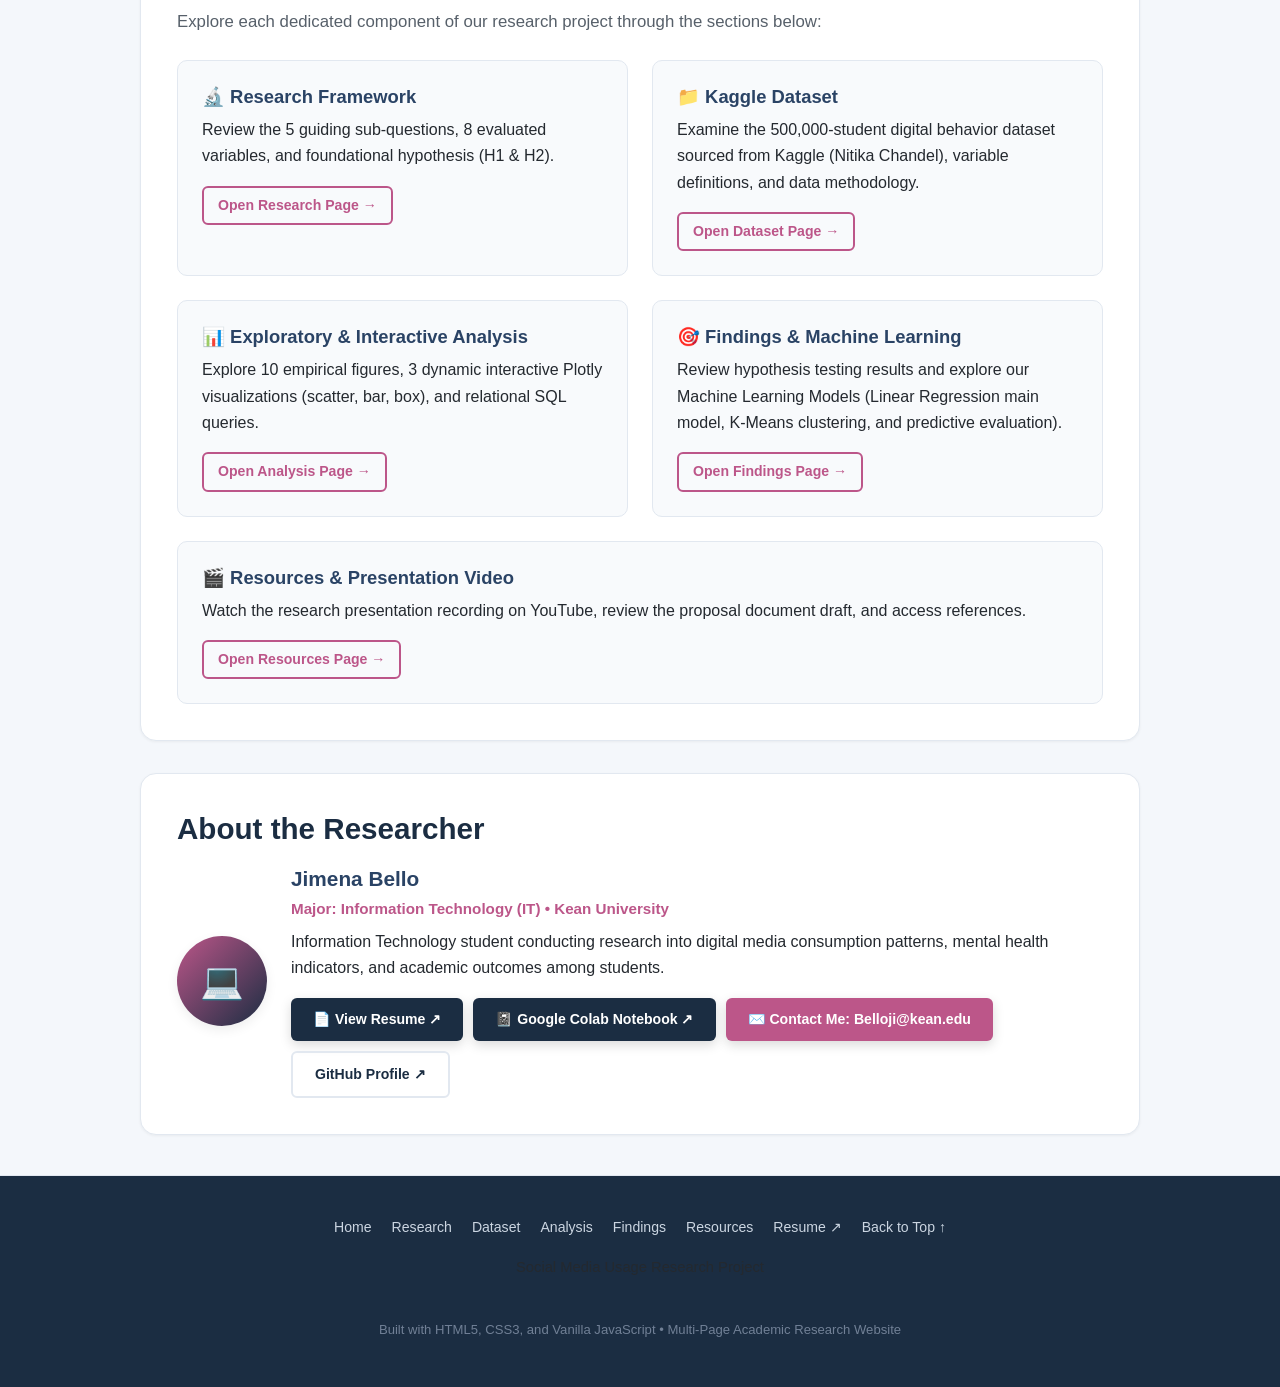
==== commit 11160dc2: "Update social media research website" ====
--- a/index.html
+++ b/index.html
@@ -127,7 +127,7 @@
 
             <div style="text-align: right; margin-top: 10px;">
                 <a href="research.html" class="btn btn-primary" style="background-color: var(--navy-dark); color: white;">
-                    View Sub-Questions, Variables & Hypotheses →
+                    View Sub-Questions, Variables & Hypothesis →
                 </a>
             </div>
         </section>
@@ -145,7 +145,7 @@
                 <div class="sub-card">
                     <h3>🔬 Research Framework</h3>
                     <p>
-                        Review the 5 guiding sub-questions, 8 evaluated variables, and foundational hypotheses (H1 & H2).
+                        Review the 5 guiding sub-questions, 8 evaluated variables, and foundational hypothesis (H1 & H2).
                     </p>
                     <a href="research.html" class="btn btn-outline" style="color: var(--primary-color); border-color: var(--primary-color); padding: 6px 14px; font-size: 0.88rem;">
                         Open Research Page →
@@ -212,6 +212,9 @@
                     <div class="about-links" style="display: flex; flex-wrap: wrap; gap: 10px;">
                         <a href="resume.html" target="_blank" rel="noopener noreferrer" class="btn btn-primary" style="background-color: var(--navy-dark); color: white;">
                             📄 View Resume ↗
+                        </a>
+                        <a href="https://colab.research.google.com/drive/18s2r_QCWJ_N8l9L1pzbUT1MV77O5REgn?usp=sharing" target="_blank" rel="noopener noreferrer" class="btn btn-primary" style="background-color: var(--navy-dark); color: white;">
+                            📓 Google Colab Notebook ↗
                         </a>
                         <a href="mailto:Belloji@kean.edu" class="btn btn-primary" style="background-color: var(--primary-color); color: white;">
                             ✉️ Contact Me: Belloji@kean.edu
